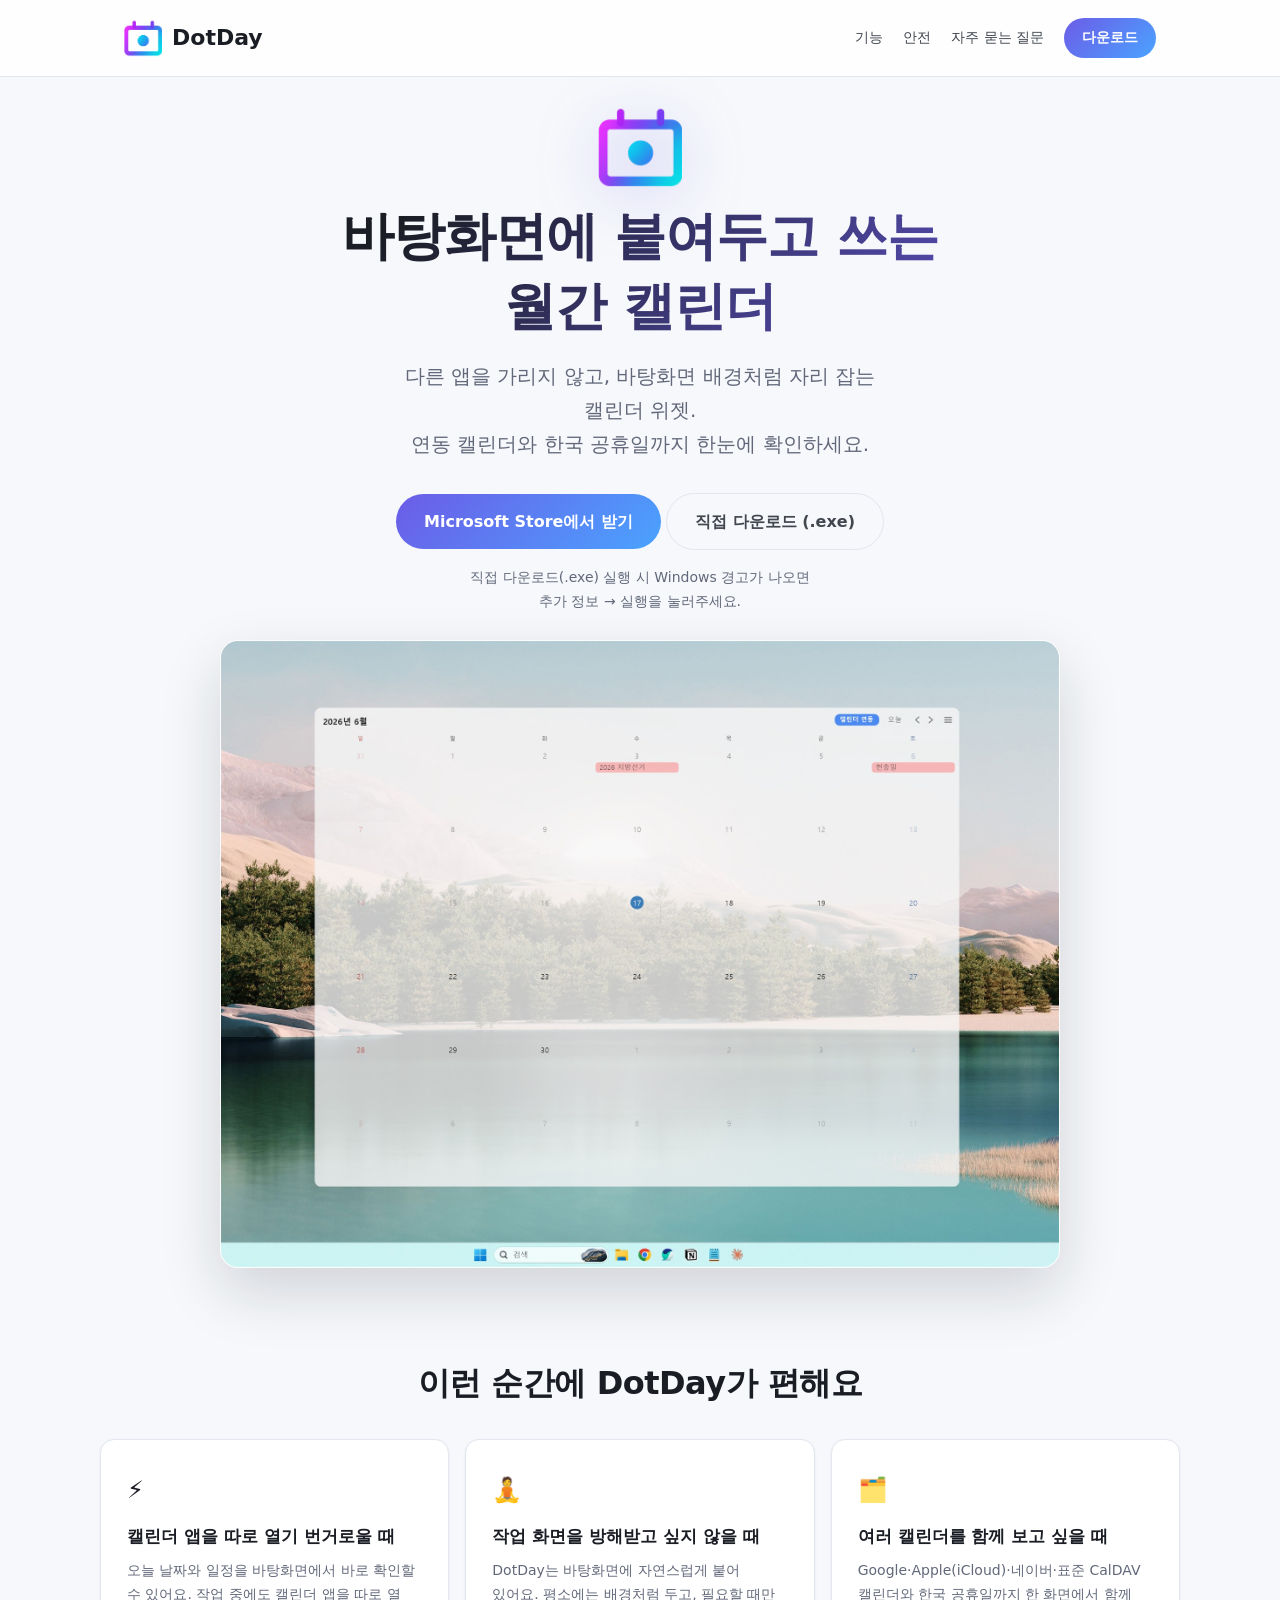
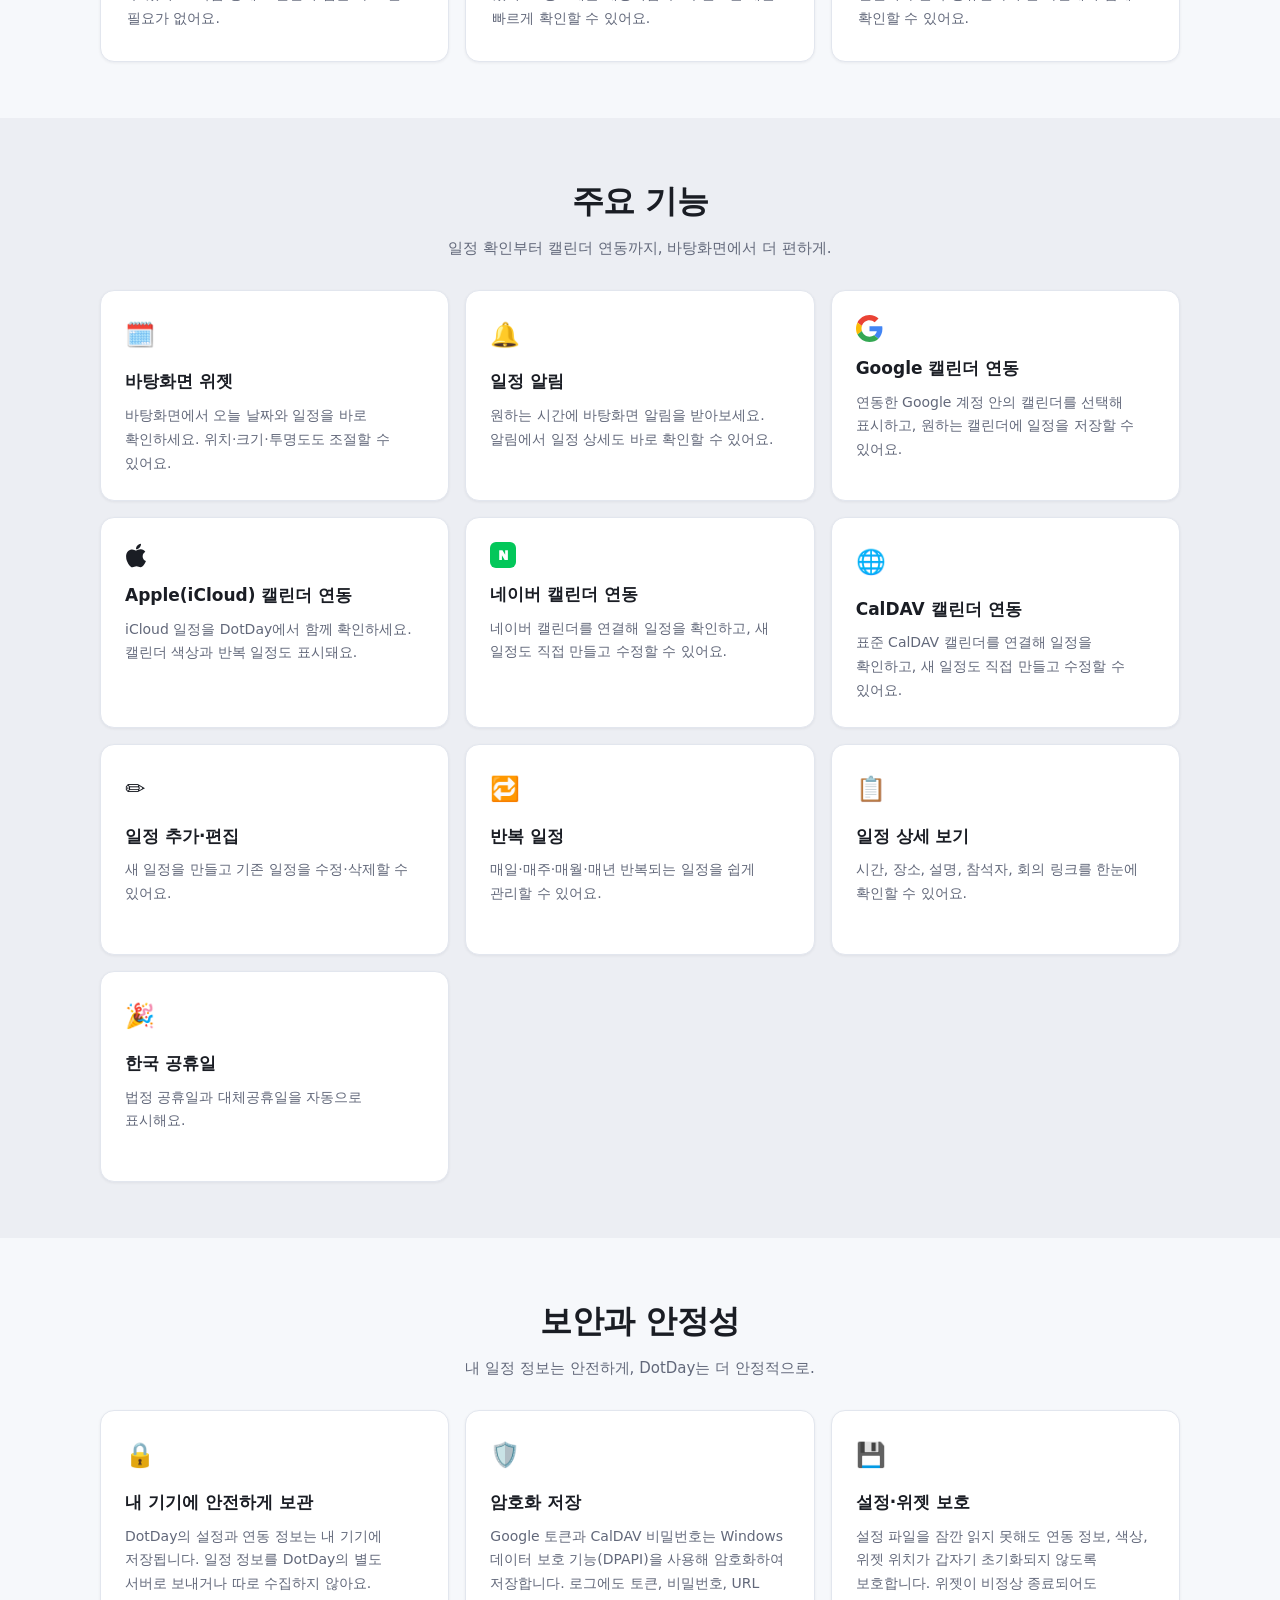
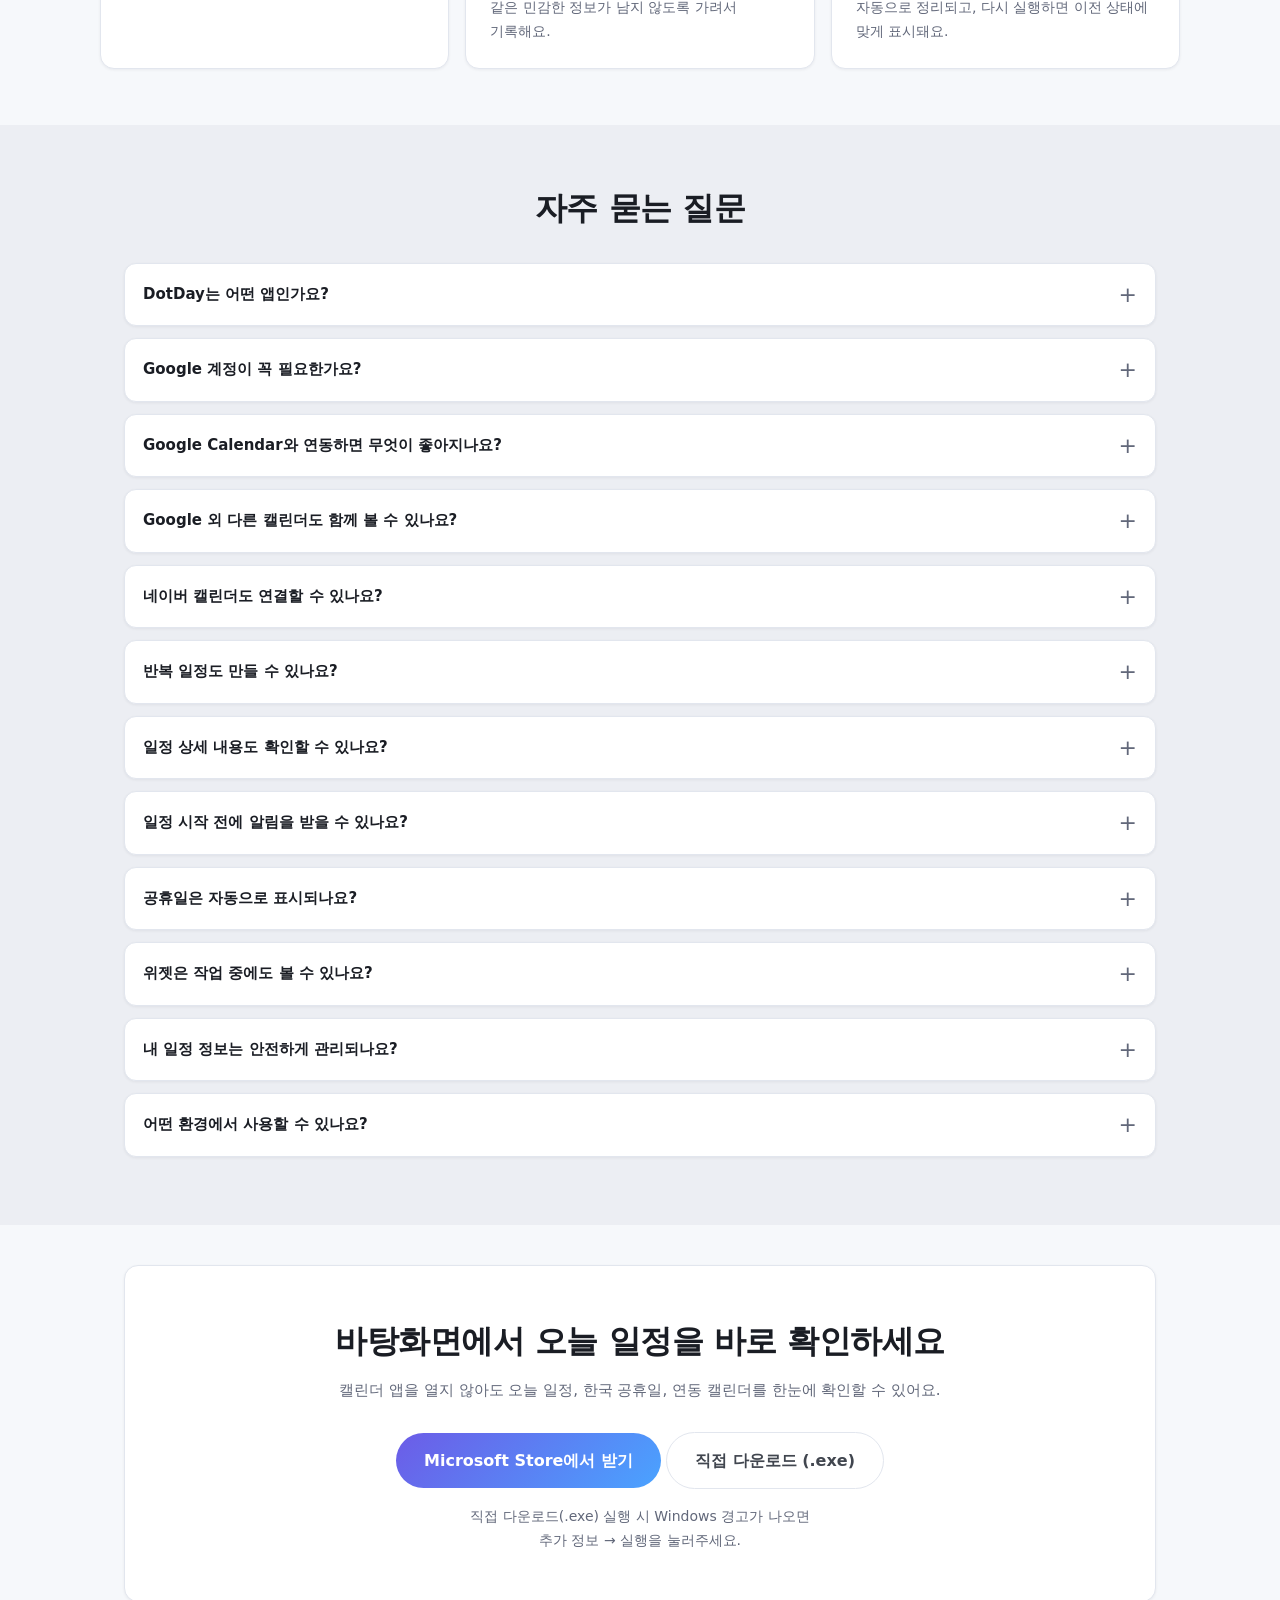
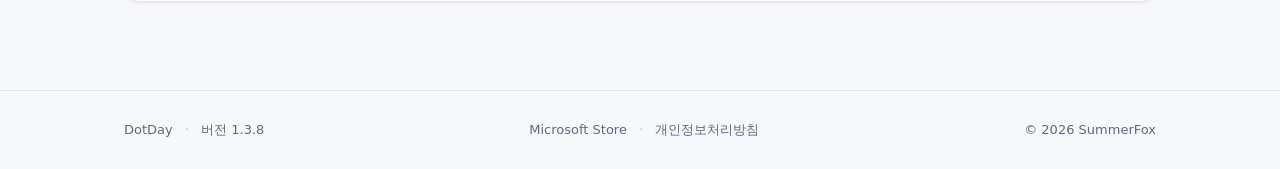
==== index.html @ 4af2c46f "콘텐츠: 네이버·CalDAV 카드 설명 문구 수정(새 일정 만들고 수정 표현으로 통일) Co-Authored-By: Claude Opus 4.8 <noreply@anthropic." ====
<!DOCTYPE html>
<html lang="ko">
<head>
  <meta charset="UTF-8" />
  <meta name="viewport" content="width=device-width, initial-scale=1.0" />
  <title>DotDay - 바탕화면 캘린더 위젯</title>
  <meta name="description" content="바탕화면 위에 사는 월간 캘린더 위젯. Google·Apple(iCloud)·네이버·CalDAV 캘린더 연동, 일정 알림, 한국 공휴일, 일정 추가까지." />
  <meta name="theme-color" media="(prefers-color-scheme: dark)" content="#0f1115" />
  <meta name="theme-color" media="(prefers-color-scheme: light)" content="#f6f8fb" />
  <link rel="icon" type="image/png" href="/assets/favicon.png?v=2" />
  <link rel="apple-touch-icon" href="/assets/apple-touch-icon.png" />
  <meta property="og:type" content="website" />
  <meta property="og:url" content="https://dotday-website.pages.dev/" />
  <meta property="og:title" content="DotDay - 바탕화면 캘린더 위젯" />
  <meta property="og:description" content="아이콘 위에 또렷하게 떠 있는 캘린더 위젯. Google·Apple(iCloud)·네이버·CalDAV 캘린더 연동과 일정 알림, 한국 공휴일까지." />
  <meta property="og:image" content="https://dotday-website.pages.dev/assets/og_image.png" />
  <meta property="og:image:width" content="1200" />
  <meta property="og:image:height" content="630" />
  <meta property="og:image:alt" content="DotDay 바탕화면 캘린더 위젯" />
  <meta name="twitter:card" content="summary_large_image" />
  <meta name="twitter:image" content="https://dotday-website.pages.dev/assets/og_image.png" />
  <link rel="stylesheet" href="styles.css?v=6" />
</head>
<body>
  <header class="site-header">
    <div class="wrap">
      <a class="brand" href="/"><img class="logo" src="/assets/logo.png?v=2" alt="DotDay 로고" width="38" height="38" /> DotDay</a>
      <nav class="nav">
        <a href="/#features">기능</a>
        <a href="/#trust">안전</a>
        <a href="/#faq">자주 묻는 질문</a>
        <a class="btn-nav" href="/#download">다운로드</a>
      </nav>
    </div>
  </header>

  <main>
    <section class="hero wrap">
      <img class="hero-logo" src="/assets/logo.png?v=2" alt="DotDay" width="84" height="84" />
      <h1>바탕화면에 붙여두고 쓰는<br />월간 캘린더</h1>
      <p>다른 앱을 가리지 않고, 바탕화면 배경처럼 자리 잡는 캘린더 위젯.<br />연동 캘린더와 한국 공휴일까지 한눈에 확인하세요.</p>
      <a class="btn" href="https://apps.microsoft.com/detail/9MWXX5BVG5JW?hl=ko-kr&amp;gl=KR" target="_blank" rel="noopener">
        Microsoft Store에서 받기
      </a>
      <a class="btn btn-secondary" href="https://github.com/leopark8808/dotday-releases/releases/latest/download/DotDay-Setup-1.3.8.0.exe">직접 다운로드 (.exe)</a>
      <p class="cta-note">직접 다운로드(.exe) 실행 시 Windows 경고가 나오면<br />추가 정보 → 실행을 눌러주세요.</p>
    </section>

    <section class="shot wrap">
      <div class="shot-frame">
        <img src="/assets/screenshot-desktop.jpg?v=3" alt="바탕화면에 떠 있는 DotDay 월간 캘린더 위젯 - 한국 공휴일이 표시된 6월 화면" loading="lazy" width="1920" height="1435" />
      </div>
    </section>

    <section id="usecase" class="usecase wrap">
      <h2 class="section-title">이런 순간에 DotDay가 편해요</h2>
      <div class="feature-grid">
        <div class="card">
          <span class="ic">⚡</span>
          <h3>캘린더 앱을 따로 열기 번거로울 때</h3>
          <p>오늘 날짜와 일정을 바탕화면에서 바로 확인할 수 있어요. 작업 중에도 캘린더 앱을 따로 열 필요가 없어요.</p>
        </div>
        <div class="card">
          <span class="ic">🧘</span>
          <h3>작업 화면을 방해받고 싶지 않을 때</h3>
          <p>DotDay는 바탕화면에 자연스럽게 붙어 있어요. 평소에는 배경처럼 두고, 필요할 때만 빠르게 확인할 수 있어요.</p>
        </div>
        <div class="card">
          <span class="ic">🗂️</span>
          <h3>여러 캘린더를 함께 보고 싶을 때</h3>
          <p>Google·Apple(iCloud)·네이버·표준 CalDAV 캘린더와 한국 공휴일까지 한 화면에서 함께 확인할 수 있어요.</p>
        </div>
      </div>
    </section>

    <section id="features" class="features band">
      <div class="wrap">
        <h2 class="section-title">주요 기능</h2>
        <p class="section-sub">일정 확인부터 캘린더 연동까지, 바탕화면에서 더 편하게.</p>
        <div class="feature-grid">
          <div class="card">
            <span class="ic">🗓️</span>
            <h3>바탕화면 위젯</h3>
            <p>바탕화면에서 오늘 날짜와 일정을 바로 확인하세요. 위치·크기·투명도도 조절할 수 있어요.</p>
          </div>
          <div class="card">
            <span class="ic">🔔</span>
            <h3>일정 알림</h3>
            <p>원하는 시간에 바탕화면 알림을 받아보세요. 알림에서 일정 상세도 바로 확인할 수 있어요.</p>
          </div>
          <div class="card">
            <span class="ic"><svg width="27" height="27" viewBox="0 0 48 48" style="display:block" aria-hidden="true"><path fill="#EA4335" d="M24 9.5c3.54 0 6.71 1.22 9.21 3.6l6.85-6.85C35.9 2.38 30.47 0 24 0 14.62 0 6.51 5.38 2.56 13.22l7.98 6.19C12.43 13.72 17.74 9.5 24 9.5z"/><path fill="#4285F4" d="M46.98 24.55c0-1.57-.15-3.09-.38-4.55H24v9.02h12.94c-.58 2.96-2.26 5.48-4.78 7.18l7.73 6c4.51-4.18 7.09-10.36 7.09-17.65z"/><path fill="#FBBC05" d="M10.53 28.59c-.48-1.45-.76-2.99-.76-4.59s.27-3.14.76-4.59l-7.98-6.19C.92 16.46 0 20.12 0 24c0 3.88.92 7.54 2.56 10.78l7.97-6.19z"/><path fill="#34A853" d="M24 48c6.48 0 11.93-2.13 15.89-5.81l-7.73-6c-2.15 1.45-4.92 2.3-8.16 2.3-6.26 0-11.57-4.22-13.47-9.91l-7.98 6.19C6.51 42.62 14.62 48 24 48z"/></svg></span>
            <h3>Google 캘린더 연동</h3>
            <p>연동한 Google 계정 안의 캘린더를 선택해 표시하고, 원하는 캘린더에 일정을 저장할 수 있어요.</p>
          </div>
          <div class="card">
            <span class="ic"><svg width="22" height="27" viewBox="0 0 384 512" style="display:block" aria-hidden="true"><path fill="currentColor" d="M318.7 268.7c-.2-36.7 16.4-64.4 50-84.8-18.8-26.9-47.2-41.7-84.7-44.6-35.5-2.8-74.3 20.7-88.5 20.7-15 0-49.4-19.7-76.4-19.7C63.3 141.2 4 184.8 4 273.5q0 39.3 14.4 81.2c12.8 36.7 59 126.7 107.2 125.2 25.2-.6 43-17.9 75.8-17.9 31.8 0 48.3 17.9 76.4 17.9 48.6-.7 90.4-82.5 102.6-119.3-65.2-30.7-61.7-90-61.7-91.9zm-56.6-164.2c27.3-32.4 24.8-61.9 24-72.5-24.1 1.4-52 16.4-67.9 34.9-17.5 19.8-27.8 44.3-25.6 71.9 26.1 2 49.9-11.4 69.5-34.3z"/></svg></span>
            <h3>Apple(iCloud) 캘린더 연동</h3>
            <p>iCloud 일정을 DotDay에서 함께 확인하세요. 캘린더 색상과 반복 일정도 표시돼요.</p>
          </div>
          <div class="card">
            <span class="ic"><svg width="26" height="26" viewBox="0 0 48 48" style="display:block" aria-hidden="true"><rect width="48" height="48" rx="11" fill="#03C75A"/><path fill="#fff" d="M17 15h6l5 8.5V15h5v18h-6l-5-8.5V33h-5z"/></svg></span>
            <h3>네이버 캘린더 연동</h3>
            <p>네이버 캘린더를 연결해 일정을 확인하고, 새 일정도 직접 만들고 수정할 수 있어요.</p>
          </div>
          <div class="card">
            <span class="ic">🌐</span>
            <h3>CalDAV 캘린더 연동</h3>
            <p>표준 CalDAV 캘린더를 연결해 일정을 확인하고, 새 일정도 직접 만들고 수정할 수 있어요.</p>
          </div>
          <div class="card">
            <span class="ic">✏️</span>
            <h3>일정 추가·편집</h3>
            <p>새 일정을 만들고 기존 일정을 수정·삭제할 수 있어요.</p>
          </div>
          <div class="card">
            <span class="ic">🔁</span>
            <h3>반복 일정</h3>
            <p>매일·매주·매월·매년 반복되는 일정을 쉽게 관리할 수 있어요.</p>
          </div>
          <div class="card">
            <span class="ic">📋</span>
            <h3>일정 상세 보기</h3>
            <p>시간, 장소, 설명, 참석자, 회의 링크를 한눈에 확인할 수 있어요.</p>
          </div>
          <div class="card">
            <span class="ic">🎉</span>
            <h3>한국 공휴일</h3>
            <p>법정 공휴일과 대체공휴일을 자동으로 표시해요.</p>
          </div>
        </div>
      </div>
    </section>

    <section id="trust" class="trust wrap">
      <h2 class="section-title">보안과 안정성</h2>
      <p class="section-sub">내 일정 정보는 안전하게, DotDay는 더 안정적으로.</p>
      <div class="feature-grid">
        <div class="card">
          <span class="ic">🔒</span>
          <h3>내 기기에 안전하게 보관</h3>
          <p>DotDay의 설정과 연동 정보는 내 기기에 저장됩니다. 일정 정보를 DotDay의 별도 서버로 보내거나 따로 수집하지 않아요.</p>
        </div>
        <div class="card">
          <span class="ic">🛡️</span>
          <h3>암호화 저장</h3>
          <p>Google 토큰과 CalDAV 비밀번호는 Windows 데이터 보호 기능(DPAPI)을 사용해 암호화하여 저장합니다. 로그에도 토큰, 비밀번호, URL 같은 민감한 정보가 남지 않도록 가려서 기록해요.</p>
        </div>
        <div class="card">
          <span class="ic">💾</span>
          <h3>설정·위젯 보호</h3>
          <p>설정 파일을 잠깐 읽지 못해도 연동 정보, 색상, 위젯 위치가 갑자기 초기화되지 않도록 보호합니다. 위젯이 비정상 종료되어도 자동으로 정리되고, 다시 실행하면 이전 상태에 맞게 표시돼요.</p>
        </div>
      </div>
    </section>

    <section id="faq" class="faq band">
      <div class="wrap">
        <h2 class="section-title">자주 묻는 질문</h2>
        <details>
          <summary>DotDay는 어떤 앱인가요?</summary>
          <p>DotDay는 Windows 바탕화면에 붙여두고 사용하는 캘린더 위젯 앱입니다. 캘린더 앱을 따로 열지 않아도 오늘 날짜, 일정, 한국 공휴일을 바탕화면에서 바로 확인할 수 있어요.</p>
        </details>
        <details>
          <summary>Google 계정이 꼭 필요한가요?</summary>
          <p>아니요. Google 계정을 연결하지 않아도 월간 캘린더와 한국 공휴일을 확인할 수 있어요. Google Calendar를 연결하면 내 일정을 함께 표시하고, 일정을 추가·수정·삭제할 수 있어요.</p>
        </details>
        <details>
          <summary>Google Calendar와 연동하면 무엇이 좋아지나요?</summary>
          <p>Google Calendar의 일정을 DotDay에서 함께 볼 수 있고, 새 일정을 원하는 Google 캘린더에 저장할 수 있어요. 기존 일정도 편집하거나 다른 캘린더로 이동할 수 있습니다.</p>
        </details>
        <details>
          <summary>Google 외 다른 캘린더도 함께 볼 수 있나요?</summary>
          <p>네. Apple(iCloud)·네이버 캘린더와 표준 CalDAV를 지원하는 캘린더를 연결하면 DotDay에서 함께 확인할 수 있어요. iCloud는 Apple ID와 앱 전용 암호로, 네이버는 아이디와 비밀번호로 연결하고, 표시할 캘린더를 개별로 선택할 수 있어요. 캘린더별 색상도 함께 표시돼 여러 일정을 구분하기 쉬워요.</p>
        </details>
        <details>
          <summary>네이버 캘린더도 연결할 수 있나요?</summary>
          <p>네. 네이버 아이디와 비밀번호(2단계 인증을 쓰는 경우 애플리케이션 비밀번호)만 입력하면 서버 주소 없이 바로 연결돼요. 일정을 함께 보는 것은 물론, 네이버 캘린더에 일정을 직접 추가·수정·삭제하고 반복 일정도 만들 수 있어요.</p>
        </details>
        <details>
          <summary>반복 일정도 만들 수 있나요?</summary>
          <p>네. 매일·매주·매월·매년 반복되는 일정을 만들 수 있어요. 반복 일정을 수정하거나 삭제할 때는 “이 일정만” 또는 “전체 반복” 중에서 선택할 수 있습니다.</p>
        </details>
        <details>
          <summary>일정 상세 내용도 확인할 수 있나요?</summary>
          <p>네. 일정을 더블클릭하면 시간, 장소, 설명, 반복 정보, 참석자, 주최자, 회의 링크 등을 상세 보기 카드로 확인할 수 있어요. 여러 캘린더의 일정도 한눈에 보기 좋게 정리됩니다.</p>
        </details>
        <details>
          <summary>일정 시작 전에 알림을 받을 수 있나요?</summary>
          <p>네. 설정에서 일정 알림을 켜면 일정 시작 전 바탕화면 우하단에 알림 카드가 떠요. 시작 시·1분 전·5분 전·10분 전·30분 전·1시간 전 중에서 원하는 시각을 여러 개 고를 수 있고, 알림을 클릭하면 그 일정의 상세를 바로 볼 수 있어요. 앱이 직접 표시하는 알림이라 Windows 알림 설정과 상관없이 보여요.</p>
        </details>
        <details>
          <summary>공휴일은 자동으로 표시되나요?</summary>
          <p>네. 한국 법정 공휴일과 대체공휴일이 자동으로 표시되고, 음력 정보도 함께 확인할 수 있어요. 네트워크 문제로 공휴일 정보를 불러오지 못해도 내장 데이터로 계속 표시됩니다.</p>
        </details>
        <details>
          <summary>위젯은 작업 중에도 볼 수 있나요?</summary>
          <p>네. 평소에는 바탕화면에 자연스럽게 두고 사용하다가, 필요할 때는 항상 위에 표시해 다른 창을 사용 중일 때도 일정을 빠르게 확인할 수 있어요.</p>
        </details>
        <details>
          <summary>내 일정 정보는 안전하게 관리되나요?</summary>
          <p>DotDay의 설정과 연동 정보는 내 기기에 저장됩니다. 일정 정보를 DotDay의 별도 서버로 보내거나 따로 수집하지 않아요. Google 토큰과 CalDAV 비밀번호는 Windows 데이터 보호 기능을 사용해 암호화하여 저장합니다.</p>
        </details>
        <details>
          <summary>어떤 환경에서 사용할 수 있나요?</summary>
          <p>Windows 10·11 데스크톱에서 사용할 수 있어요. Microsoft Store 또는 <a href="https://github.com/leopark8808/dotday-releases/releases/latest/download/DotDay-Setup-1.3.8.0.exe">직접 다운로드(.exe)</a>로 설치할 수 있어요.</p>
        </details>
      </div>
    </section>

    <section id="download" class="cta-wrap wrap">
      <div class="cta">
        <h2 class="section-title">바탕화면에서 오늘 일정을 바로 확인하세요</h2>
        <p class="section-sub">캘린더 앱을 열지 않아도 오늘 일정, 한국 공휴일, 연동 캘린더를 한눈에 확인할 수 있어요.</p>
        <a class="btn" href="https://apps.microsoft.com/detail/9MWXX5BVG5JW?hl=ko-kr&amp;gl=KR" target="_blank" rel="noopener">Microsoft Store에서 받기</a>
        <a class="btn btn-secondary" href="https://github.com/leopark8808/dotday-releases/releases/latest/download/DotDay-Setup-1.3.8.0.exe">직접 다운로드 (.exe)</a>
        <p class="cta-note">직접 다운로드(.exe) 실행 시 Windows 경고가 나오면<br />추가 정보 → 실행을 눌러주세요.</p>
      </div>
    </section>
  </main>

  <footer class="site-footer">
    <div class="wrap">
      <div><a href="/">DotDay</a> <span class="dot">·</span> 버전 <span id="appVersion">1.3.8</span></div>
      <div>
        <a href="https://apps.microsoft.com/detail/9MWXX5BVG5JW?hl=ko-kr&amp;gl=KR" target="_blank" rel="noopener">Microsoft Store</a>
        <span class="dot">·</span>
        <a href="/privacy.html">개인정보처리방침</a>
      </div>
      <div>© 2026 SummerFox</div>
    </div>
  </footer>
  <script>
    fetch('/version.json').then(r=>r.json()).then(d=>{
      if(d&&d.version) document.querySelectorAll('#appVersion').forEach(el=>el.textContent=d.version);
    }).catch(()=>{});
  </script>
</body>
</html>
---- styles.css ----
/* dotday 웹사이트 - 검증/소개용 정적 페이지 */
:root {
  --bg: #0f1115;
  --surface: #171a21;
  --band: #171a21;
  --card: #1e222b;
  --text: #e8eaf0;
  --muted: #9aa0ad;
  --line: #262a33;
  --accent: #6c5ce7;
  --accent2: #4aa3ff;
  --link: #4aa3ff;
  --text-soft: #cfd3dc;
  --radius: 14px;
  --maxw: 1080px;
}

* { box-sizing: border-box; margin: 0; padding: 0; }

/* 한국어 줄바꿈: 글자 단위가 아닌 어절 단위로 끊어 자연스럽게 */
.hero p, .section-title, .section-sub, .card p, .step p, .step h3, .faq summary, .faq details p { word-break: keep-all; }

html { scroll-behavior: smooth; }

body {
  font-family: "Pretendard", -apple-system, "Segoe UI", "Malgun Gothic", system-ui, sans-serif;
  background: var(--bg);
  color: var(--text);
  line-height: 1.7;
  -webkit-font-smoothing: antialiased;
}

a { color: var(--link); text-decoration: none; }
a:hover { text-decoration: underline; }

.wrap { max-width: var(--maxw); margin: 0 auto; padding: 0 24px; }

/* 교차 배경 밴드: 섹션 영역 구분 */
.band { background: var(--band); }

/* ── 헤더 ── */
.site-header {
  padding: 18px 0;
  border-bottom: 1px solid var(--line);
  position: sticky; top: 0;
  background: rgba(15,17,21,.85);
  backdrop-filter: blur(10px);
  z-index: 10;
}
.site-header .wrap { display: flex; align-items: center; justify-content: space-between; }
.brand { display: flex; align-items: center; gap: 10px; font-weight: 700; font-size: 22px; color: var(--text); }
.brand:hover { text-decoration: none; }
.brand .logo { width: 38px; height: 38px; display: block; }
.nav { display: flex; align-items: center; }
.nav a { color: var(--text-soft); margin-left: 20px; font-size: 14px; }
.nav a:hover { color: var(--text); text-decoration: none; }
.nav a.btn-nav {
  color: #fff; font-weight: 600;
  background: linear-gradient(135deg, var(--accent), var(--accent2));
  padding: 8px 18px; border-radius: 999px;
}
.nav a.btn-nav:hover { color: #fff; opacity: .92; box-shadow: 0 6px 18px rgba(108,92,231,.3); }
@media (max-width: 560px) {
  .nav a:not(.btn-nav) { display: none; }
}

/* ── 히어로 ── */
.hero { text-align: center; padding-block: 28px 18px; }
.hero-logo {
  width: 84px; height: 84px; display: block; margin: 0 auto 12px;
  filter: drop-shadow(0 10px 30px rgba(108,92,231,.35));
}
.hero h1 {
  font-size: clamp(32px, 6vw, 52px); line-height: 1.35;
  font-weight: 800; letter-spacing: -1px;
  background: linear-gradient(135deg, #fff 30%, var(--accent2));
  -webkit-background-clip: text; background-clip: text; -webkit-text-fill-color: transparent;
}
.hero p:not(.cta-note) { color: var(--muted); font-size: clamp(16px, 2.5vw, 20px); margin: 18px auto 32px; max-width: 520px; }
.btn {
  display: inline-flex; align-items: center; gap: 8px;
  background: linear-gradient(135deg, var(--accent), var(--accent2));
  color: #fff; font-weight: 600; font-size: 16px;
  padding: 14px 28px; border-radius: 999px; border: 0; cursor: pointer;
  transition: transform .15s ease, box-shadow .15s ease;
}
.btn:hover { transform: translateY(-2px); box-shadow: 0 10px 30px rgba(108,92,231,.35); text-decoration: none; }
.btn-secondary {
  background: transparent;
  border: 1.5px solid var(--line);
  color: var(--text-soft);
}
.btn-secondary:hover { border-color: var(--accent2); color: var(--accent2); box-shadow: 0 6px 20px rgba(74,163,255,.2); }
.cta-note { font-size: 14px; color: var(--muted); margin-top: 16px; }

/* ── 제품 스크린샷 ── */
.shot { padding-block: 8px 32px; }
.shot-frame {
  max-width: 840px; margin: 0 auto;
  border-radius: 18px; overflow: hidden;
  border: 1px solid var(--line);
  box-shadow: 0 24px 60px rgba(0,0,0,.35);
}
.shot-frame img { display: block; width: 100%; height: auto; }
@media (prefers-color-scheme: light) {
  .shot-frame { box-shadow: 0 24px 60px rgba(16,24,40,.16); border-color: rgba(255,255,255,.6); }
}

/* ── 기능 ── */
.features, .usecase { padding: 56px 0; }
.trust { padding: 56px 0; }
.feature-grid { display: grid; grid-template-columns: repeat(auto-fit, minmax(280px, 1fr)); grid-auto-rows: 1fr; gap: 16px; margin-top: 28px; }
.card { background: var(--card); border: 1px solid var(--line); border-radius: var(--radius); padding: 24px; height: 100%; }
.usecase .card { padding: 30px 26px; }
/* '주요 기능' 카드 폭·정렬을 '이런 순간에'(위) 섹션과 동일하게 맞춤(좌우 풀폭) */
.features > .wrap { padding-left: 0; padding-right: 0; }
/* 좁은 화면에서는 두 섹션 모두 좌우 여백 유지 */
@media (max-width: 1100px) {
  .usecase, .features > .wrap { padding-left: 24px; padding-right: 24px; }
}
.card h3 { font-size: 17px; margin-bottom: 8px; }
.card p { color: var(--muted); font-size: 14px; }
.card .ic { font-size: 24px; margin-bottom: 12px; display: block; }

/* ── 섹션 공통 ── */
.section-title { text-align: center; font-size: clamp(24px, 4vw, 32px); font-weight: 800; letter-spacing: -.5px; }
.section-sub { text-align: center; color: var(--muted); font-size: 15px; margin-top: 8px; }

/* ── 시작하기 ── */
.steps { padding-block: 24px; }
.step-grid { display: grid; grid-template-columns: repeat(auto-fit, minmax(220px, 1fr)); gap: 16px; margin-top: 28px; }
.step { background: var(--card); border: 1px solid var(--line); border-radius: var(--radius); padding: 24px; }
.step-num {
  display: inline-flex; align-items: center; justify-content: center;
  width: 32px; height: 32px; border-radius: 999px; font-weight: 700; font-size: 15px;
  color: #fff; background: linear-gradient(135deg, var(--accent), var(--accent2)); margin-bottom: 14px;
}
.step h3 { font-size: 16px; margin-bottom: 8px; }
.step p { color: var(--muted); font-size: 14px; }

/* ── FAQ ── */
.faq { padding: 56px 0; }

/* ── 마무리 CTA ── */
.cta-wrap { padding-block: 40px 88px; }
/* 상단 '다운로드' 버튼이 이 섹션으로 앵커될 때 sticky 헤더에 제목이 가리지 않도록 오프셋 */
#download { scroll-margin-top: 90px; }
.cta {
  text-align: center;
  background: var(--card); border: 1px solid var(--line); border-radius: var(--radius);
  padding: 48px 28px;
}
.cta .section-sub { margin: 10px 0 28px; }
.faq .section-title { margin-bottom: 28px; }
.faq details {
  background: var(--card); border: 1px solid var(--line); border-radius: 12px;
  padding: 2px 18px; margin: 12px 0;
}
.faq summary {
  cursor: pointer; font-weight: 600; font-size: 15px; padding: 16px 0; list-style: none;
  display: flex; justify-content: space-between; align-items: center; gap: 12px;
}
.faq summary::-webkit-details-marker { display: none; }
.faq summary::after { content: "+"; color: var(--muted); font-size: 22px; font-weight: 400; line-height: 1; }
.faq details[open] summary::after { content: "−"; }
.faq details p { color: var(--muted); font-size: 14px; padding: 0 0 16px; margin: 0; }

/* ── 문서(개인정보처리방침) ── */
.doc { max-width: 760px; padding: 48px 24px 80px; }
.doc h1 { font-size: 30px; font-weight: 800; margin-bottom: 6px; }
.doc .updated { color: var(--muted); font-size: 14px; margin-bottom: 32px; }
.doc h2 { font-size: 20px; margin: 32px 0 10px; padding-top: 8px; }
.doc h3 { font-size: 16px; margin: 22px 0 6px; }
.doc p, .doc li { color: var(--text-soft); font-size: 15px; }
.doc ul { padding-left: 22px; margin: 8px 0; }
.doc li { margin: 6px 0; }
.doc .callout {
  background: var(--surface); border: 1px solid var(--line);
  border-left: 3px solid var(--accent); border-radius: 10px;
  padding: 16px 18px; margin: 16px 0; font-size: 14px;
}
.doc .en { color: var(--muted); font-style: italic; font-size: 13.5px; }

/* ── 푸터 ── */
.site-footer { border-top: 1px solid var(--line); padding: 28px 0; color: var(--muted); font-size: 13px; }
.site-footer .wrap { display: flex; flex-wrap: wrap; gap: 12px; justify-content: space-between; align-items: center; }
.site-footer a { color: var(--muted); }
.site-footer a:hover { color: var(--accent); }
.site-footer .dot { opacity: 0.4; margin: 0 8px; }

/* ── 라이트 모드 (OS 설정에 따라 자동 전환) ── */
@media (prefers-color-scheme: light) {
  :root {
    --bg: #f6f8fb;
    --surface: #eceef3;
    --band: #eceef3;
    --card: #ffffff;
    --text: #1a1d24;
    --text-soft: #41464f;
    --muted: #62687a;
    --line: #e2e6ee;
    --link: #1f6fe0;
  }
  .site-header { background: rgba(255,255,255,.85); }
  .hero h1 { background-image: linear-gradient(135deg, #1a1d24 25%, var(--accent)); }
  .card, .step, .cta, .faq details { box-shadow: 0 1px 3px rgba(16,24,40,.06); }
}
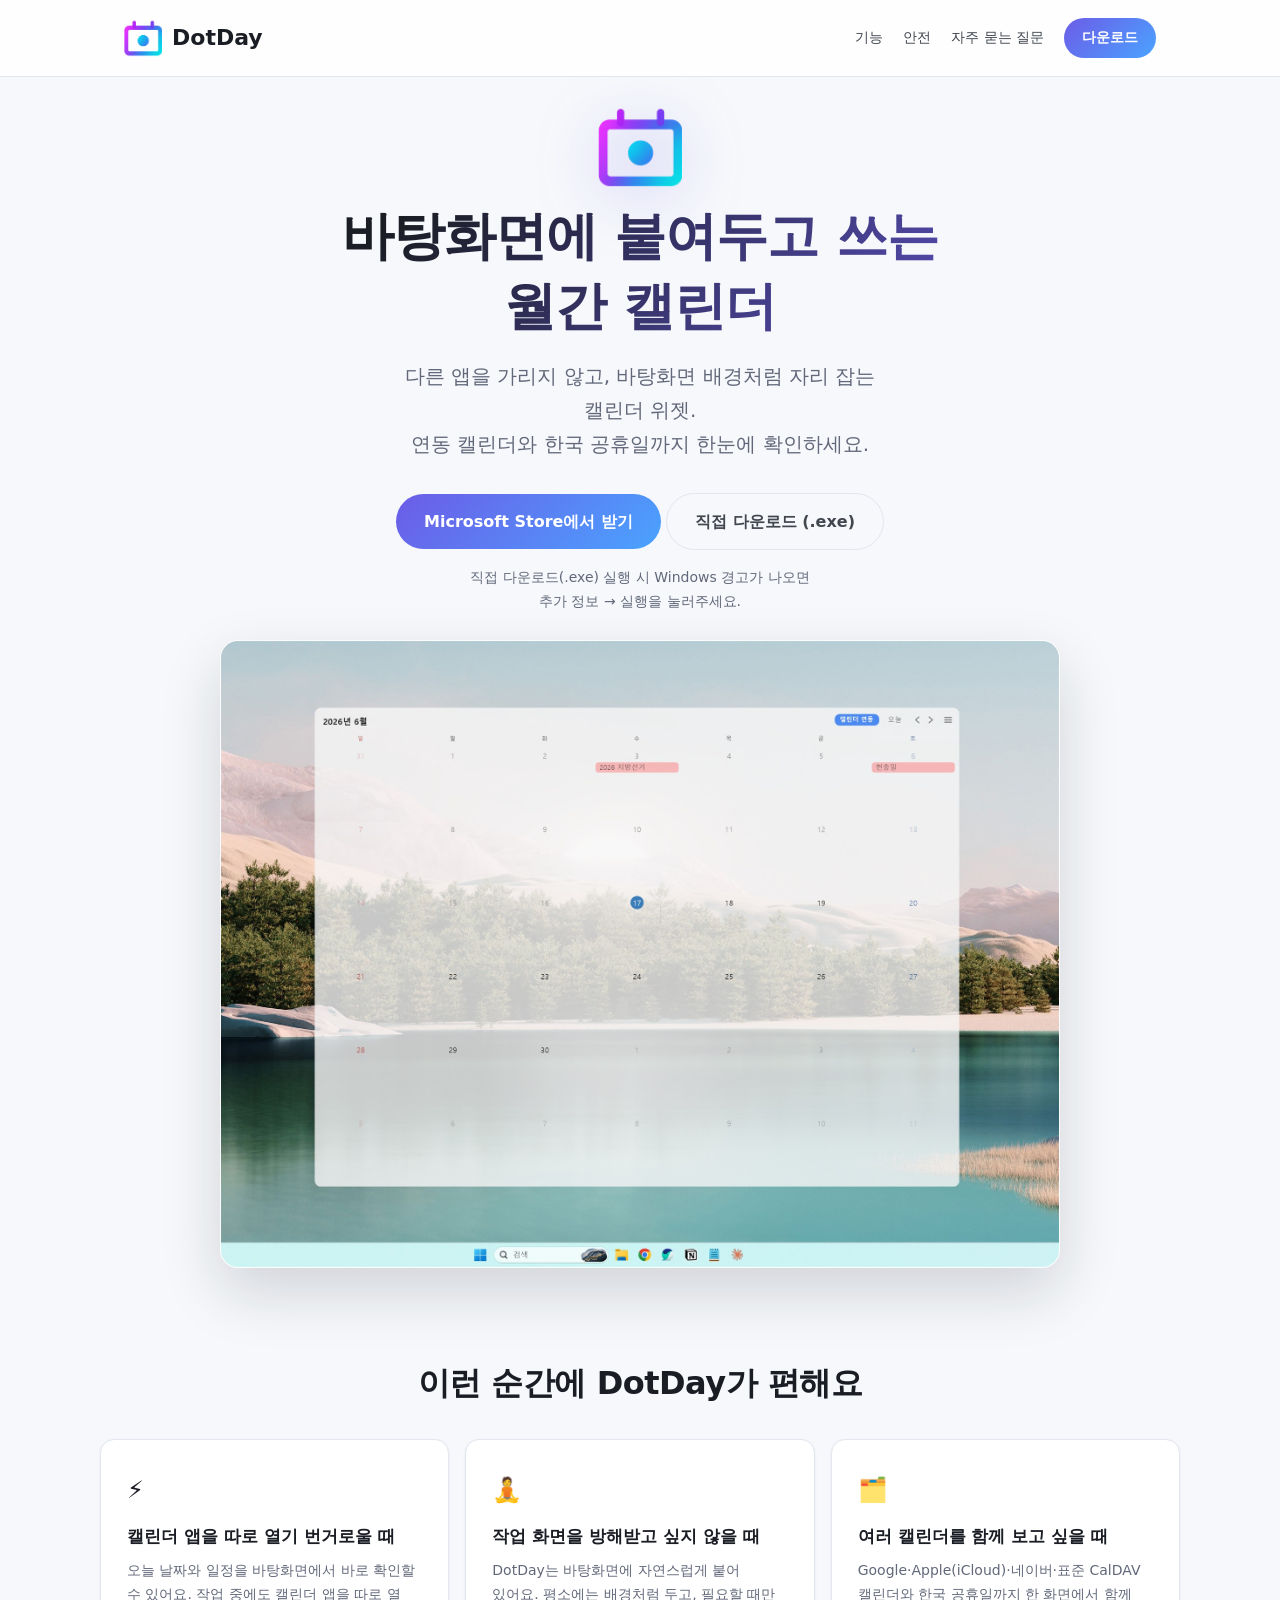
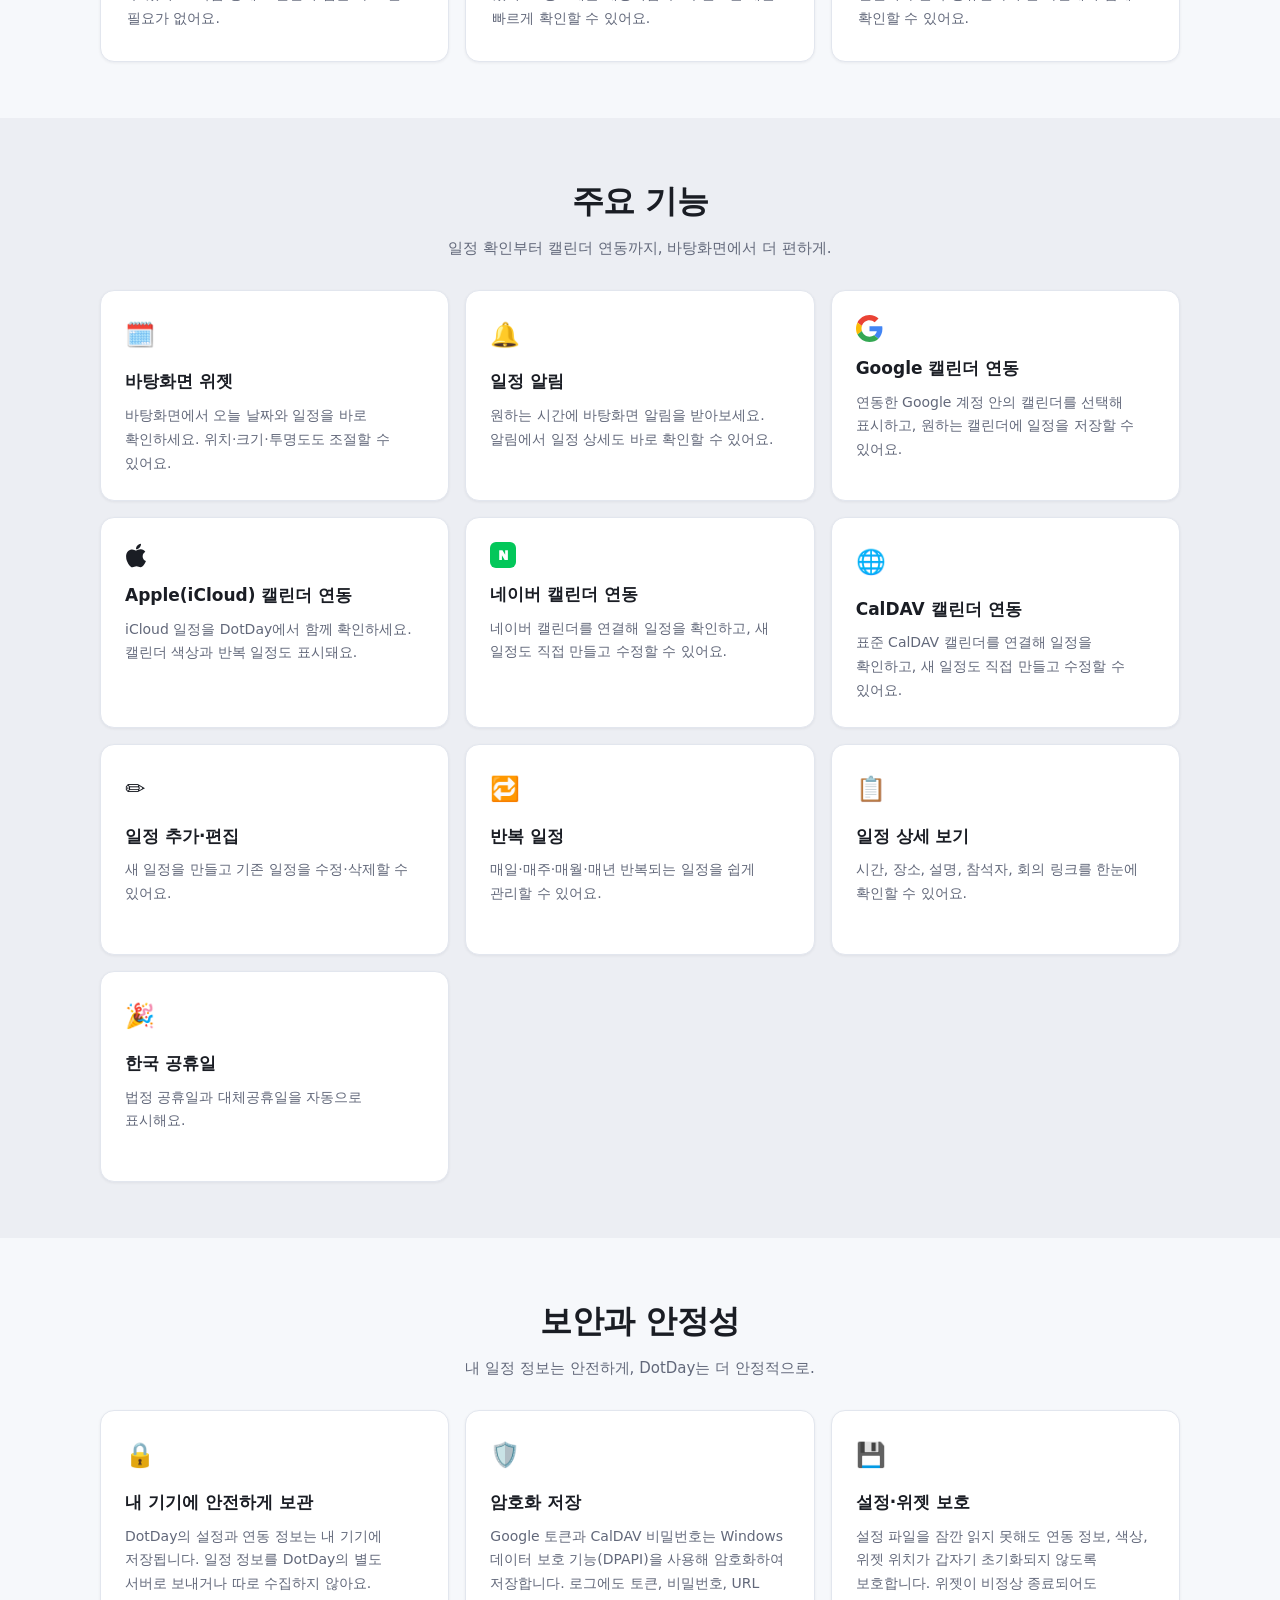
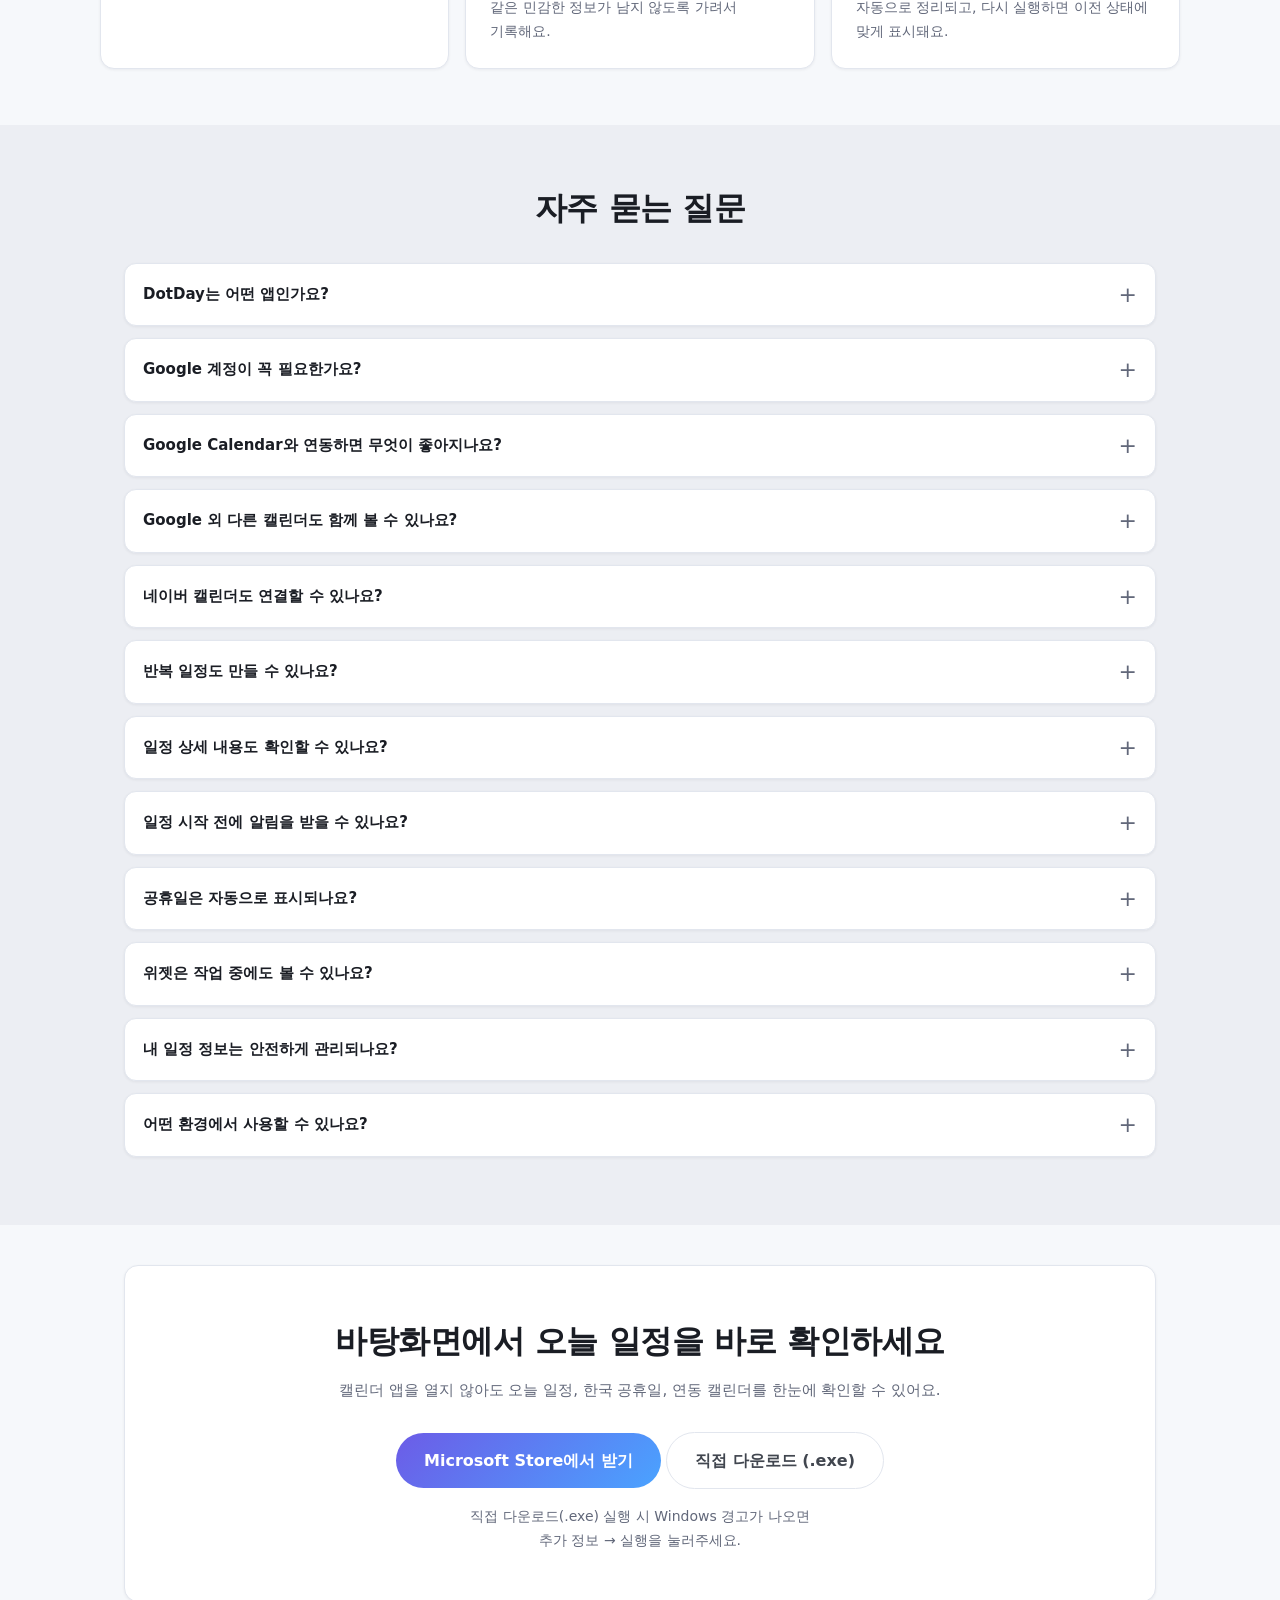
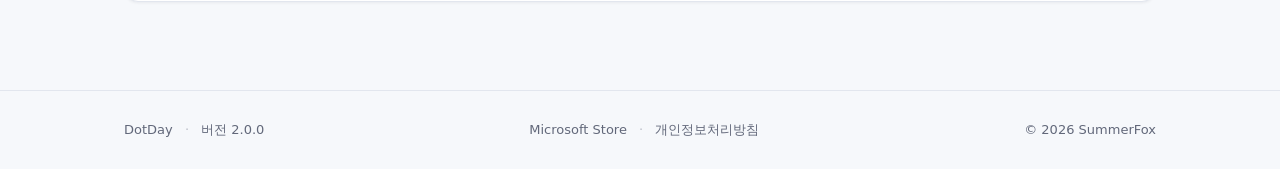
==== commit 95fbe384: "버전 2.0.0 출시 - version.json 1.3.8 -> 2.0.0 - index.html 다운로드 링크 3곳 -> DotDay-Setup-2.0.0.0.exe - inde" ====
--- a/index.html
+++ b/index.html
@@ -42,7 +42,7 @@
       <a class="btn" href="https://apps.microsoft.com/detail/9MWXX5BVG5JW?hl=ko-kr&amp;gl=KR" target="_blank" rel="noopener">
         Microsoft Store에서 받기
       </a>
-      <a class="btn btn-secondary" href="https://github.com/leopark8808/dotday-releases/releases/latest/download/DotDay-Setup-1.3.8.0.exe">직접 다운로드 (.exe)</a>
+      <a class="btn btn-secondary" href="https://github.com/leopark8808/dotday-releases/releases/latest/download/DotDay-Setup-2.0.0.0.exe">직접 다운로드 (.exe)</a>
       <p class="cta-note">직접 다운로드(.exe) 실행 시 Windows 경고가 나오면<br />추가 정보 → 실행을 눌러주세요.</p>
     </section>
 
@@ -203,7 +203,7 @@
         </details>
         <details>
           <summary>어떤 환경에서 사용할 수 있나요?</summary>
-          <p>Windows 10·11 데스크톱에서 사용할 수 있어요. Microsoft Store 또는 <a href="https://github.com/leopark8808/dotday-releases/releases/latest/download/DotDay-Setup-1.3.8.0.exe">직접 다운로드(.exe)</a>로 설치할 수 있어요.</p>
+          <p>Windows 10·11 데스크톱에서 사용할 수 있어요. Microsoft Store 또는 <a href="https://github.com/leopark8808/dotday-releases/releases/latest/download/DotDay-Setup-2.0.0.0.exe">직접 다운로드(.exe)</a>로 설치할 수 있어요.</p>
         </details>
       </div>
     </section>
@@ -213,7 +213,7 @@
         <h2 class="section-title">바탕화면에서 오늘 일정을 바로 확인하세요</h2>
         <p class="section-sub">캘린더 앱을 열지 않아도 오늘 일정, 한국 공휴일, 연동 캘린더를 한눈에 확인할 수 있어요.</p>
         <a class="btn" href="https://apps.microsoft.com/detail/9MWXX5BVG5JW?hl=ko-kr&amp;gl=KR" target="_blank" rel="noopener">Microsoft Store에서 받기</a>
-        <a class="btn btn-secondary" href="https://github.com/leopark8808/dotday-releases/releases/latest/download/DotDay-Setup-1.3.8.0.exe">직접 다운로드 (.exe)</a>
+        <a class="btn btn-secondary" href="https://github.com/leopark8808/dotday-releases/releases/latest/download/DotDay-Setup-2.0.0.0.exe">직접 다운로드 (.exe)</a>
         <p class="cta-note">직접 다운로드(.exe) 실행 시 Windows 경고가 나오면<br />추가 정보 → 실행을 눌러주세요.</p>
       </div>
     </section>
@@ -221,7 +221,7 @@
 
   <footer class="site-footer">
     <div class="wrap">
-      <div><a href="/">DotDay</a> <span class="dot">·</span> 버전 <span id="appVersion">1.3.8</span></div>
+      <div><a href="/">DotDay</a> <span class="dot">·</span> 버전 <span id="appVersion">2.0.0</span></div>
       <div>
         <a href="https://apps.microsoft.com/detail/9MWXX5BVG5JW?hl=ko-kr&amp;gl=KR" target="_blank" rel="noopener">Microsoft Store</a>
         <span class="dot">·</span>
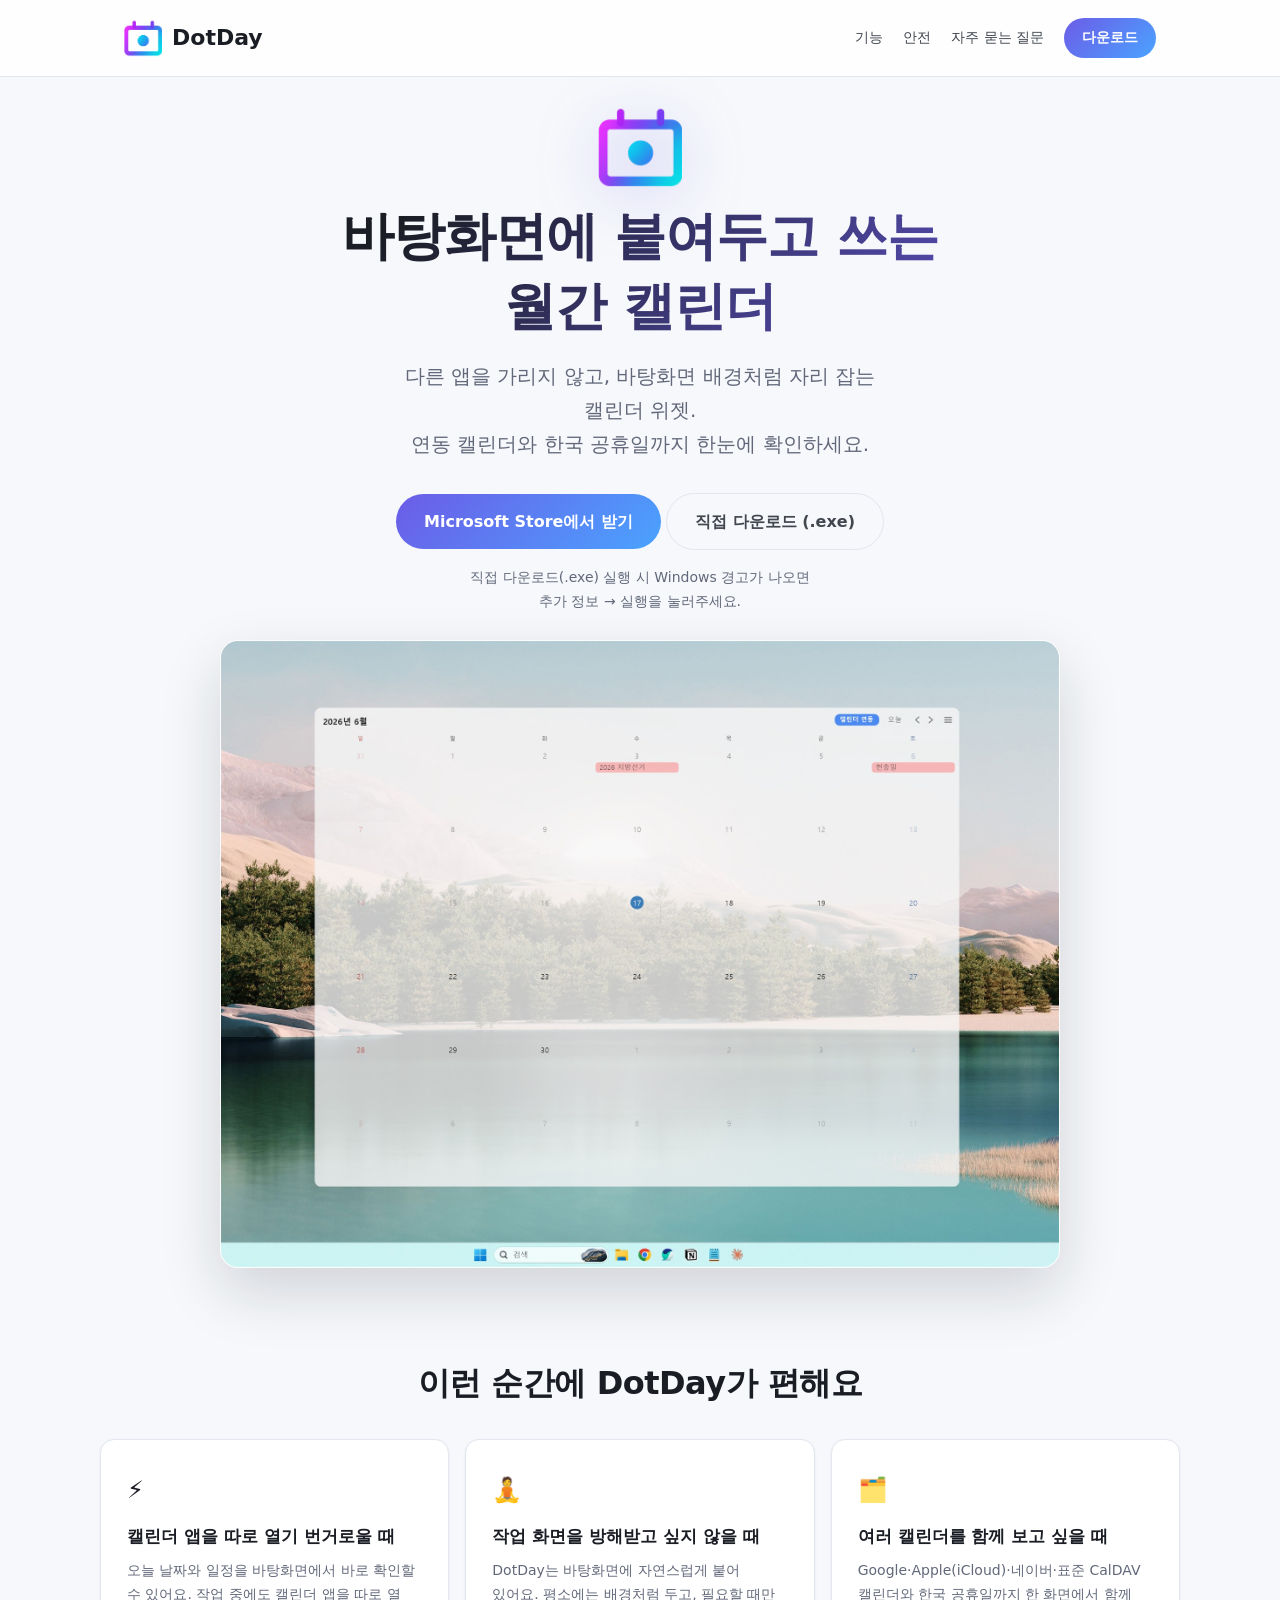
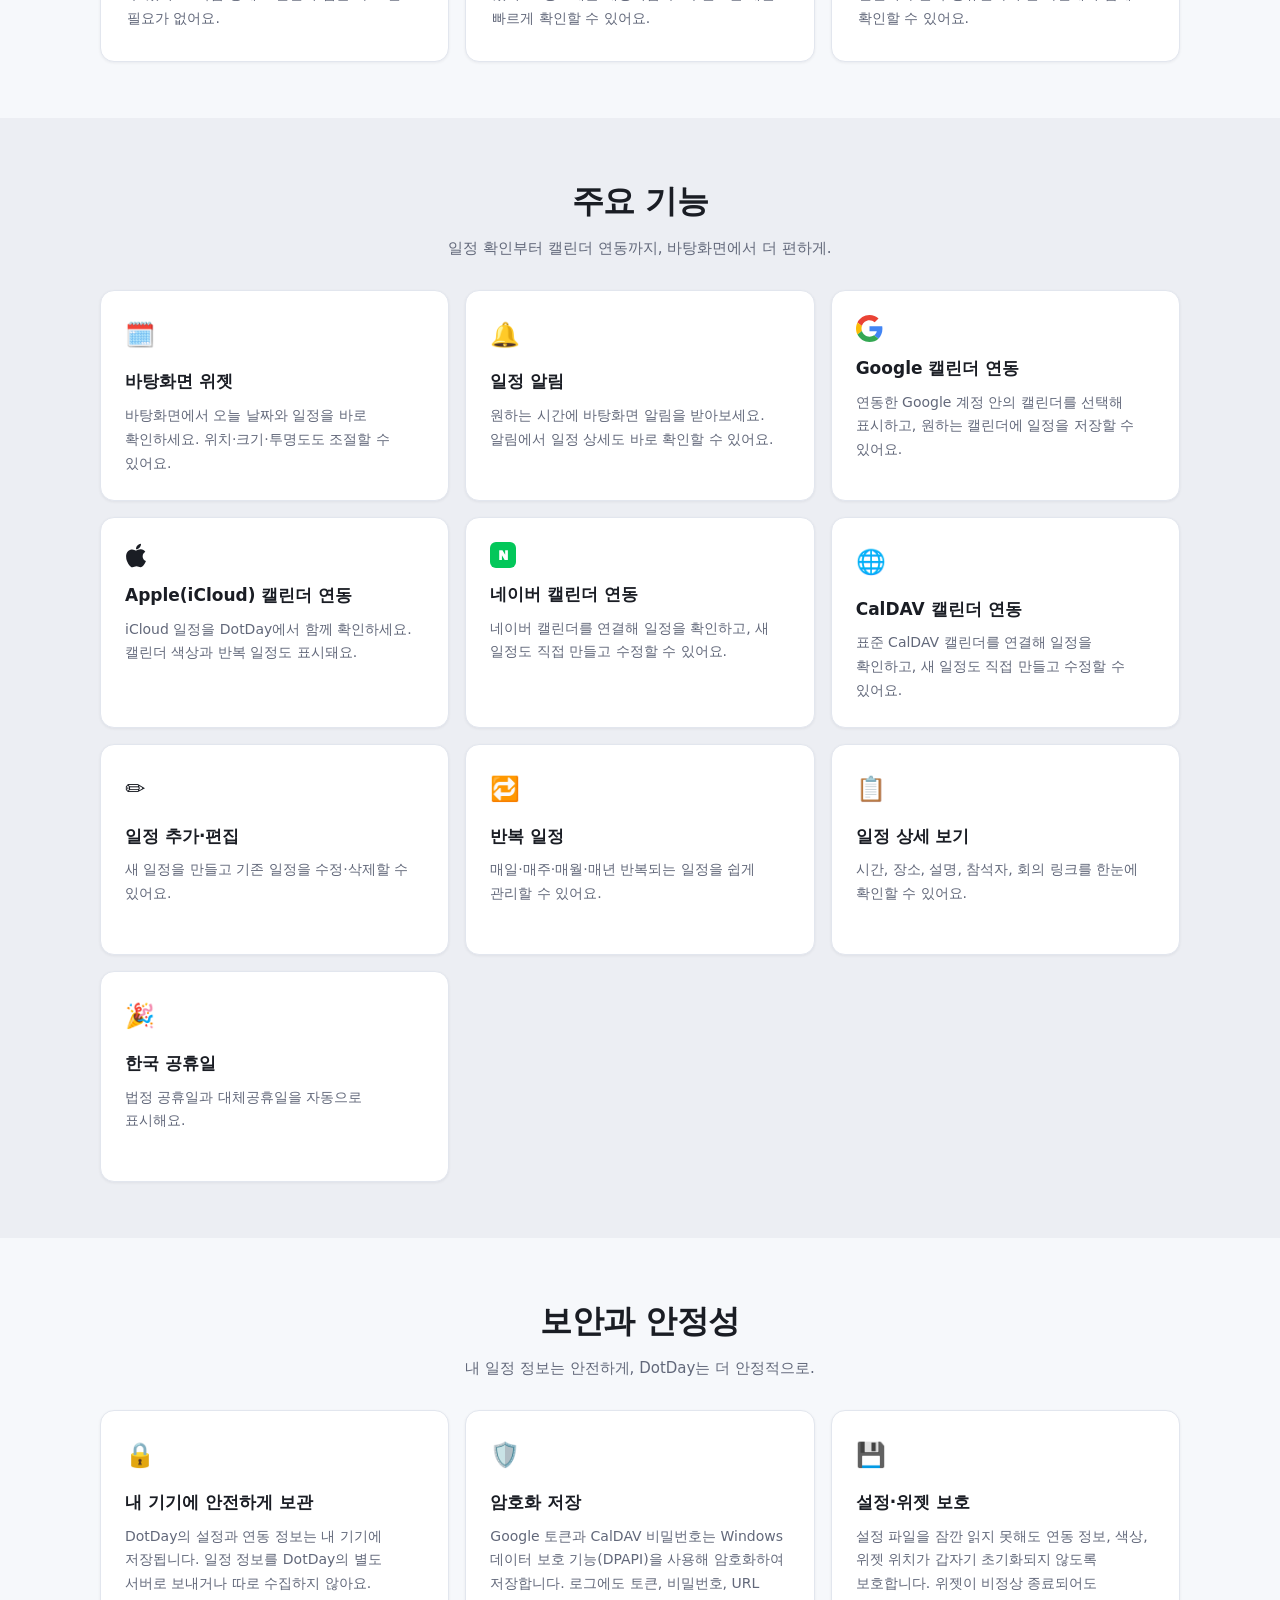
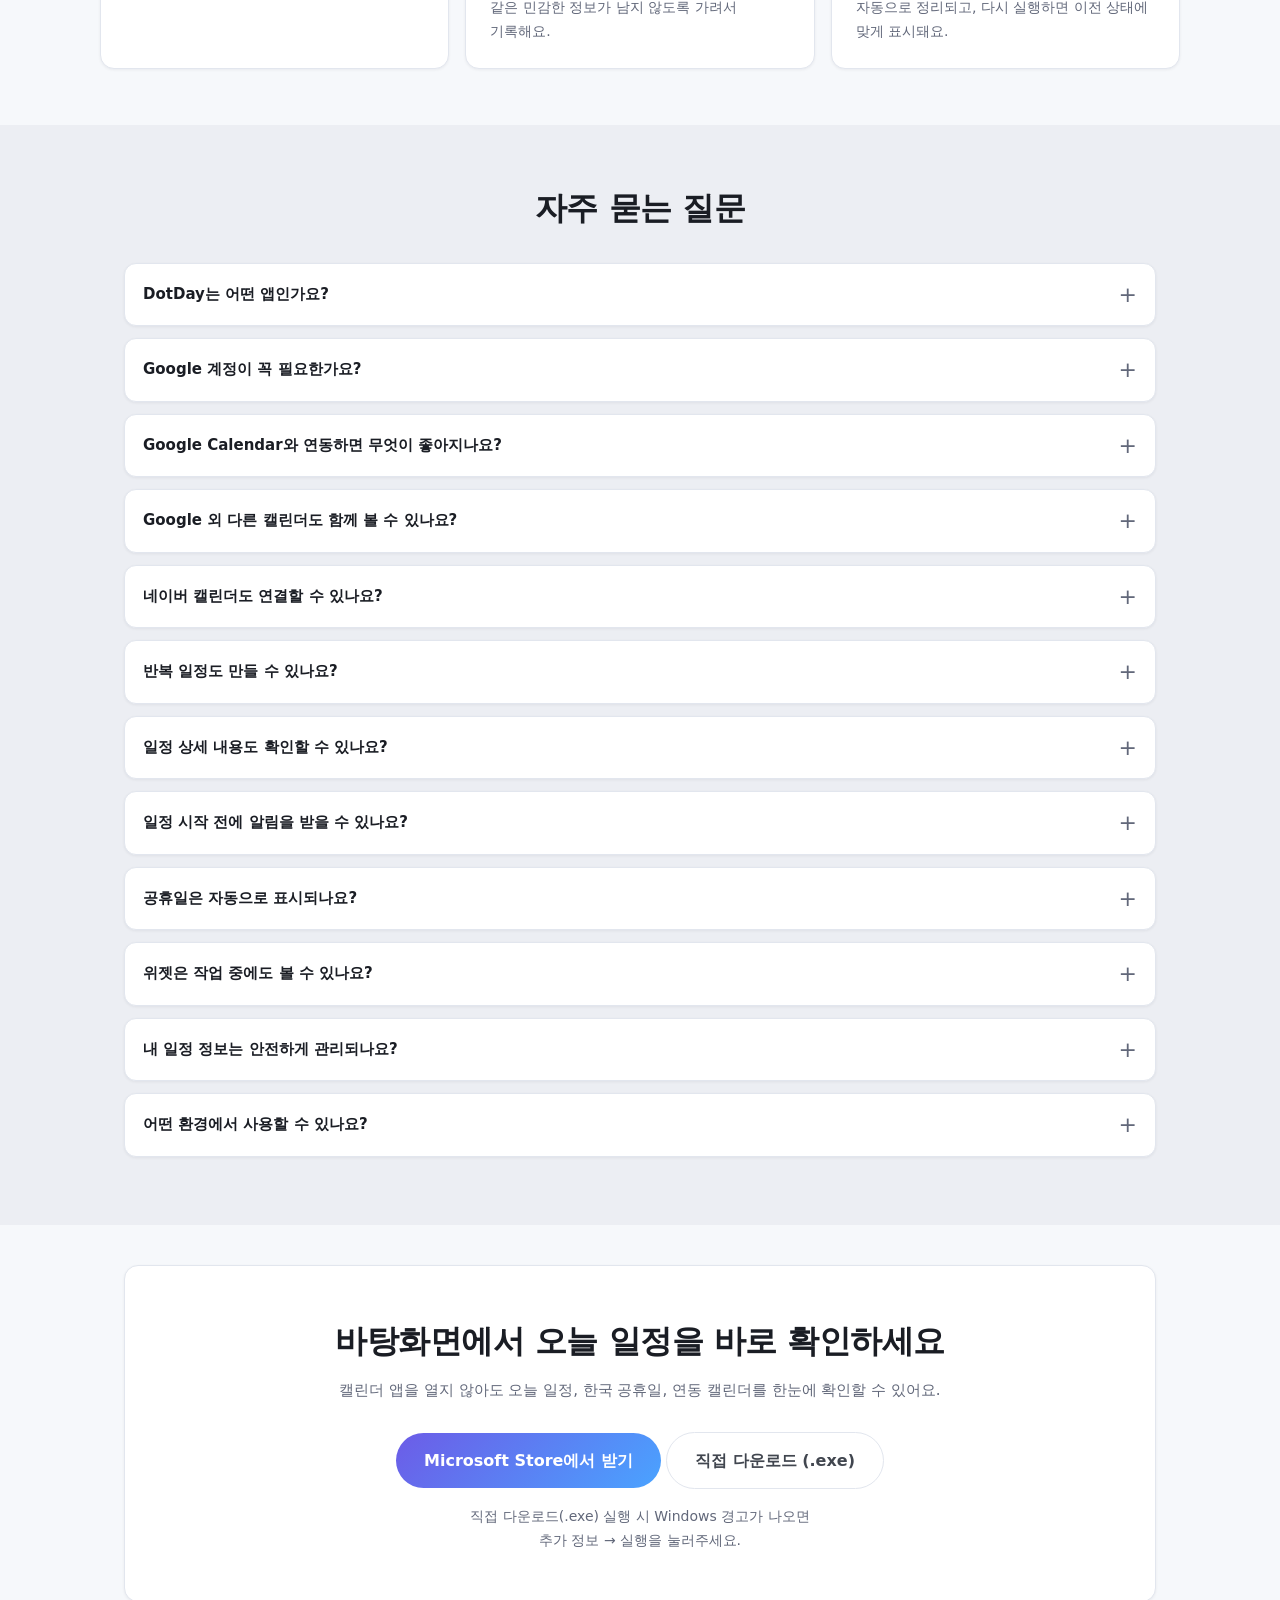
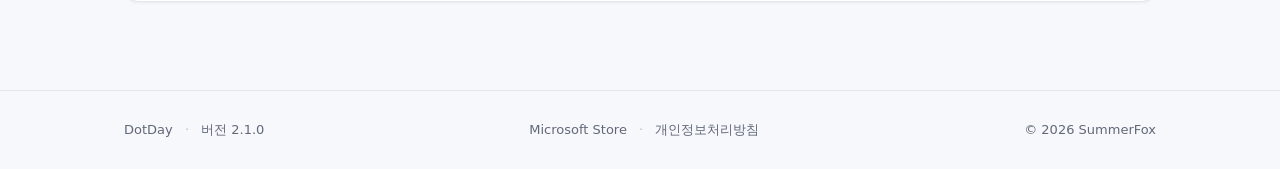
==== commit 8b4fbea0: "2.1.0 반영: 버전표기·다운로드 링크·appcast 갱신 - version.json 2.0.0 -> 2.1.0 - index.html/privacy.html appVersion" ====
--- a/index.html
+++ b/index.html
@@ -42,7 +42,7 @@
       <a class="btn" href="https://apps.microsoft.com/detail/9MWXX5BVG5JW?hl=ko-kr&amp;gl=KR" target="_blank" rel="noopener">
         Microsoft Store에서 받기
       </a>
-      <a class="btn btn-secondary" href="https://github.com/leopark8808/dotday-releases/releases/latest/download/DotDay-Setup-2.0.0.0.exe">직접 다운로드 (.exe)</a>
+      <a class="btn btn-secondary" href="https://github.com/leopark8808/dotday-releases/releases/latest/download/DotDay-Setup-2.1.0.0.exe">직접 다운로드 (.exe)</a>
       <p class="cta-note">직접 다운로드(.exe) 실행 시 Windows 경고가 나오면<br />추가 정보 → 실행을 눌러주세요.</p>
     </section>
 
@@ -203,7 +203,7 @@
         </details>
         <details>
           <summary>어떤 환경에서 사용할 수 있나요?</summary>
-          <p>Windows 10·11 데스크톱에서 사용할 수 있어요. Microsoft Store 또는 <a href="https://github.com/leopark8808/dotday-releases/releases/latest/download/DotDay-Setup-2.0.0.0.exe">직접 다운로드(.exe)</a>로 설치할 수 있어요.</p>
+          <p>Windows 10·11 데스크톱에서 사용할 수 있어요. Microsoft Store 또는 <a href="https://github.com/leopark8808/dotday-releases/releases/latest/download/DotDay-Setup-2.1.0.0.exe">직접 다운로드(.exe)</a>로 설치할 수 있어요.</p>
         </details>
       </div>
     </section>
@@ -213,7 +213,7 @@
         <h2 class="section-title">바탕화면에서 오늘 일정을 바로 확인하세요</h2>
         <p class="section-sub">캘린더 앱을 열지 않아도 오늘 일정, 한국 공휴일, 연동 캘린더를 한눈에 확인할 수 있어요.</p>
         <a class="btn" href="https://apps.microsoft.com/detail/9MWXX5BVG5JW?hl=ko-kr&amp;gl=KR" target="_blank" rel="noopener">Microsoft Store에서 받기</a>
-        <a class="btn btn-secondary" href="https://github.com/leopark8808/dotday-releases/releases/latest/download/DotDay-Setup-2.0.0.0.exe">직접 다운로드 (.exe)</a>
+        <a class="btn btn-secondary" href="https://github.com/leopark8808/dotday-releases/releases/latest/download/DotDay-Setup-2.1.0.0.exe">직접 다운로드 (.exe)</a>
         <p class="cta-note">직접 다운로드(.exe) 실행 시 Windows 경고가 나오면<br />추가 정보 → 실행을 눌러주세요.</p>
       </div>
     </section>
@@ -221,7 +221,7 @@
 
   <footer class="site-footer">
     <div class="wrap">
-      <div><a href="/">DotDay</a> <span class="dot">·</span> 버전 <span id="appVersion">2.0.0</span></div>
+      <div><a href="/">DotDay</a> <span class="dot">·</span> 버전 <span id="appVersion">2.1.0</span></div>
       <div>
         <a href="https://apps.microsoft.com/detail/9MWXX5BVG5JW?hl=ko-kr&amp;gl=KR" target="_blank" rel="noopener">Microsoft Store</a>
         <span class="dot">·</span>
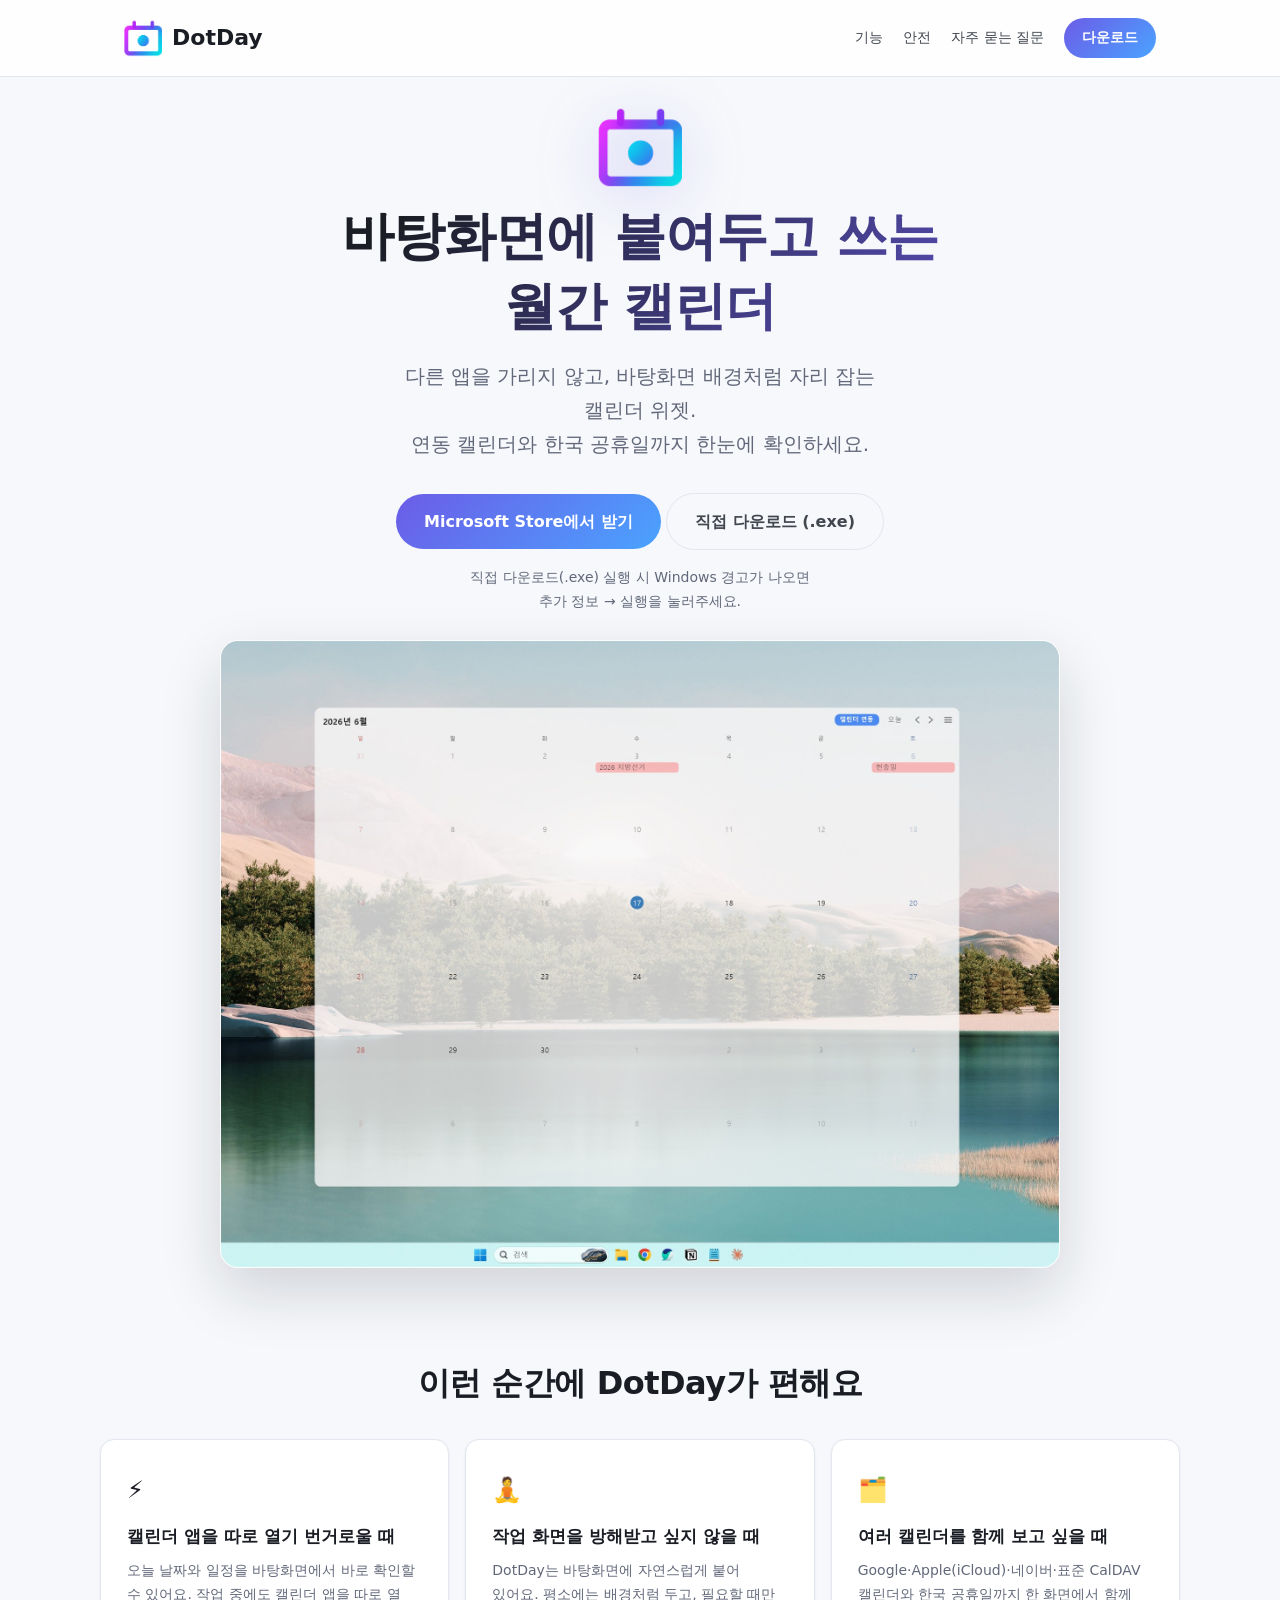
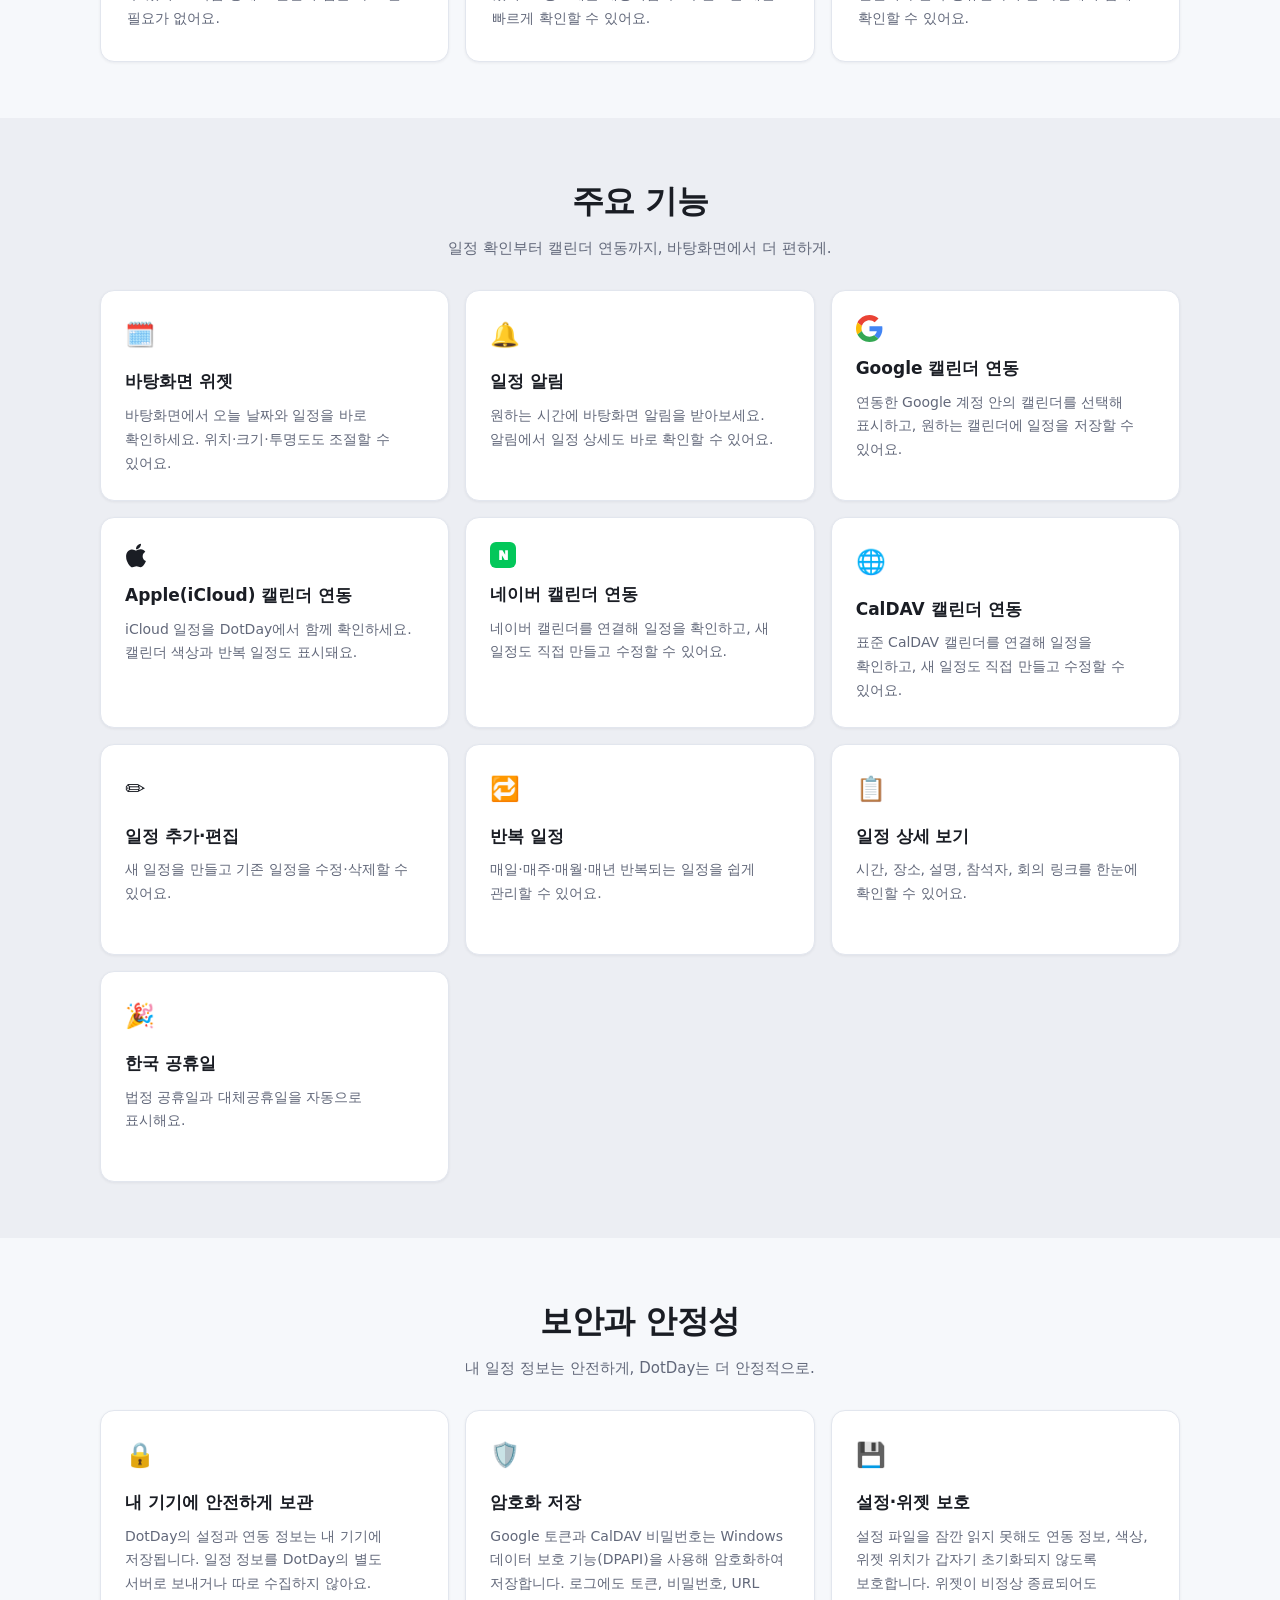
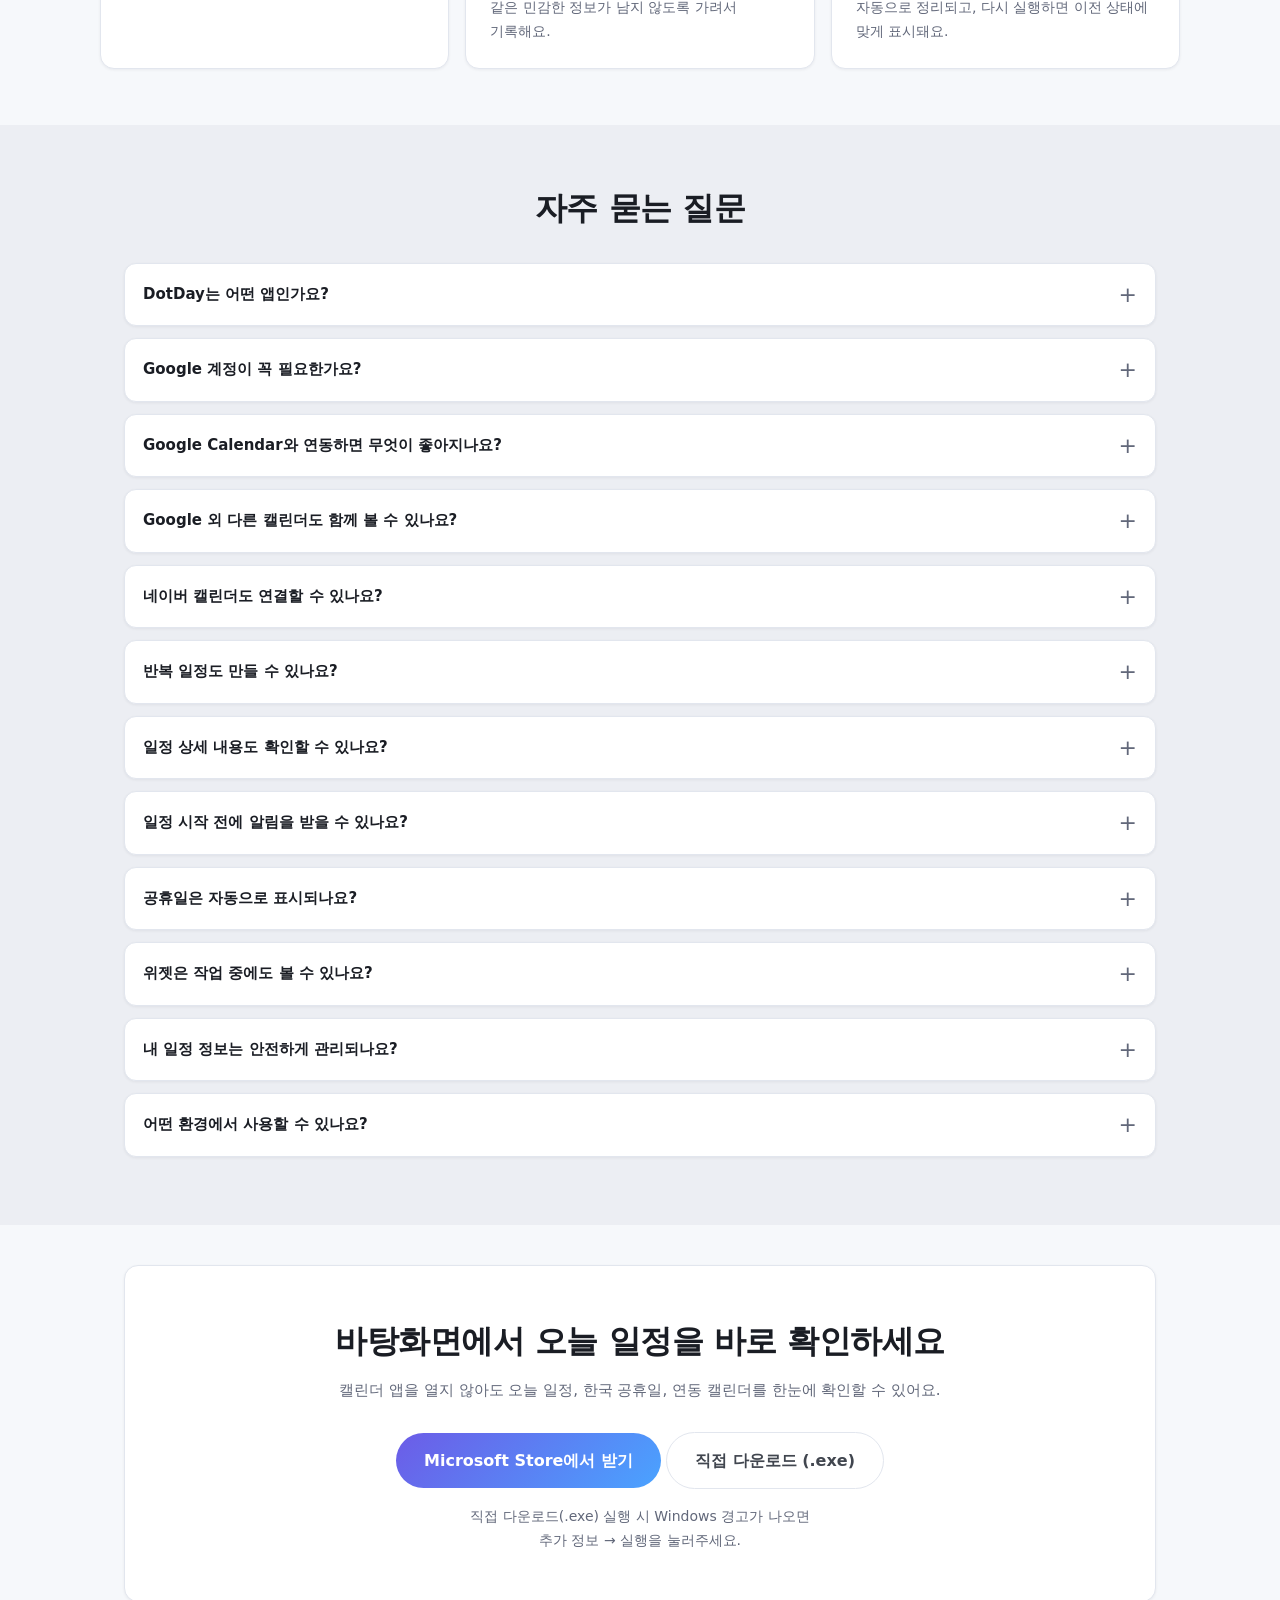
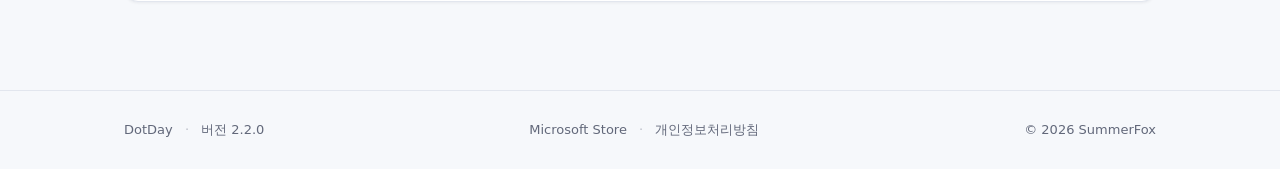
==== commit 8a3c0d4b: "release: DotDay 2.2.0 - 버전 표기·다운로드 링크·appcast 갱신 Co-Authored-By: Claude Fable 5 <noreply@anthropic.c" ====
--- a/index.html
+++ b/index.html
@@ -42,7 +42,7 @@
       <a class="btn" href="https://apps.microsoft.com/detail/9MWXX5BVG5JW?hl=ko-kr&amp;gl=KR" target="_blank" rel="noopener">
         Microsoft Store에서 받기
       </a>
-      <a class="btn btn-secondary" href="https://github.com/leopark8808/dotday-releases/releases/latest/download/DotDay-Setup-2.1.0.0.exe">직접 다운로드 (.exe)</a>
+      <a class="btn btn-secondary" href="https://github.com/leopark8808/dotday-releases/releases/latest/download/DotDay-Setup-2.2.0.0.exe">직접 다운로드 (.exe)</a>
       <p class="cta-note">직접 다운로드(.exe) 실행 시 Windows 경고가 나오면<br />추가 정보 → 실행을 눌러주세요.</p>
     </section>
 
@@ -203,7 +203,7 @@
         </details>
         <details>
           <summary>어떤 환경에서 사용할 수 있나요?</summary>
-          <p>Windows 10·11 데스크톱에서 사용할 수 있어요. Microsoft Store 또는 <a href="https://github.com/leopark8808/dotday-releases/releases/latest/download/DotDay-Setup-2.1.0.0.exe">직접 다운로드(.exe)</a>로 설치할 수 있어요.</p>
+          <p>Windows 10·11 데스크톱에서 사용할 수 있어요. Microsoft Store 또는 <a href="https://github.com/leopark8808/dotday-releases/releases/latest/download/DotDay-Setup-2.2.0.0.exe">직접 다운로드(.exe)</a>로 설치할 수 있어요.</p>
         </details>
       </div>
     </section>
@@ -213,7 +213,7 @@
         <h2 class="section-title">바탕화면에서 오늘 일정을 바로 확인하세요</h2>
         <p class="section-sub">캘린더 앱을 열지 않아도 오늘 일정, 한국 공휴일, 연동 캘린더를 한눈에 확인할 수 있어요.</p>
         <a class="btn" href="https://apps.microsoft.com/detail/9MWXX5BVG5JW?hl=ko-kr&amp;gl=KR" target="_blank" rel="noopener">Microsoft Store에서 받기</a>
-        <a class="btn btn-secondary" href="https://github.com/leopark8808/dotday-releases/releases/latest/download/DotDay-Setup-2.1.0.0.exe">직접 다운로드 (.exe)</a>
+        <a class="btn btn-secondary" href="https://github.com/leopark8808/dotday-releases/releases/latest/download/DotDay-Setup-2.2.0.0.exe">직접 다운로드 (.exe)</a>
         <p class="cta-note">직접 다운로드(.exe) 실행 시 Windows 경고가 나오면<br />추가 정보 → 실행을 눌러주세요.</p>
       </div>
     </section>
@@ -221,7 +221,7 @@
 
   <footer class="site-footer">
     <div class="wrap">
-      <div><a href="/">DotDay</a> <span class="dot">·</span> 버전 <span id="appVersion">2.1.0</span></div>
+      <div><a href="/">DotDay</a> <span class="dot">·</span> 버전 <span id="appVersion">2.2.0</span></div>
       <div>
         <a href="https://apps.microsoft.com/detail/9MWXX5BVG5JW?hl=ko-kr&amp;gl=KR" target="_blank" rel="noopener">Microsoft Store</a>
         <span class="dot">·</span>
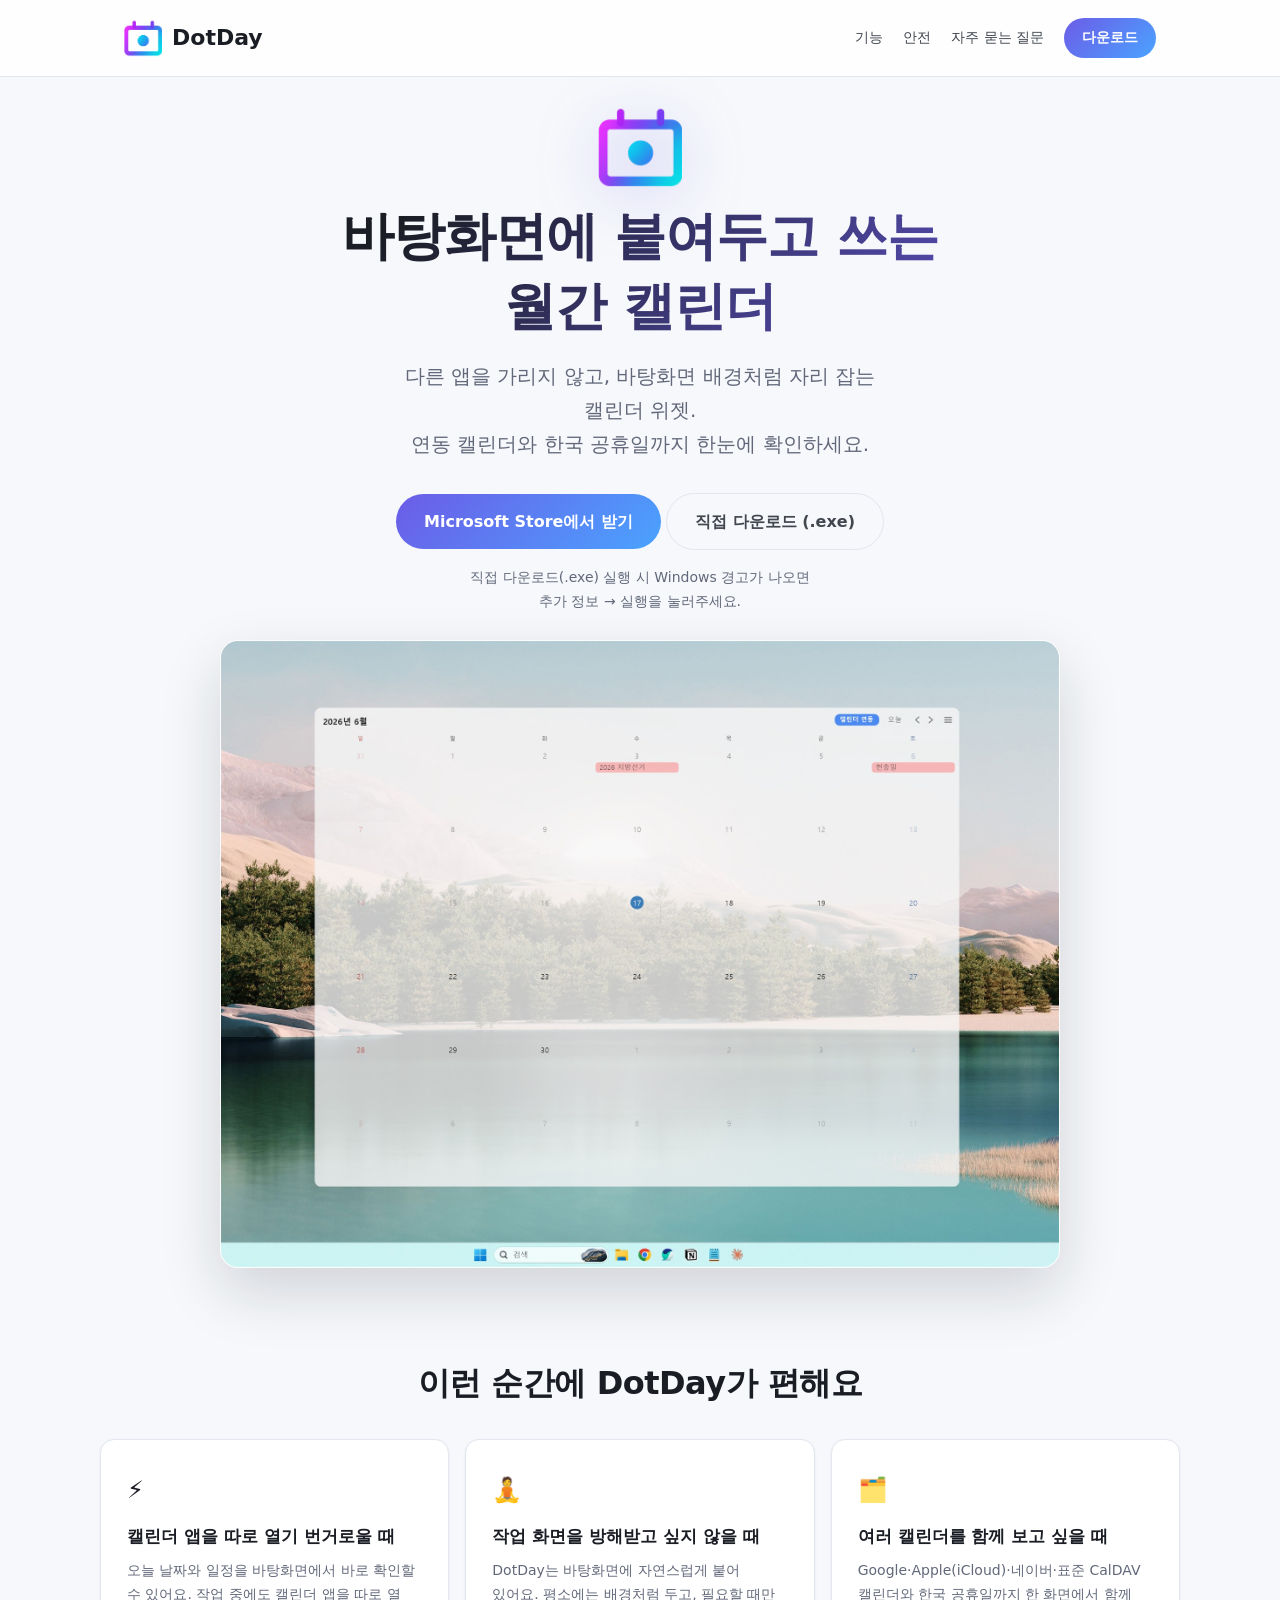
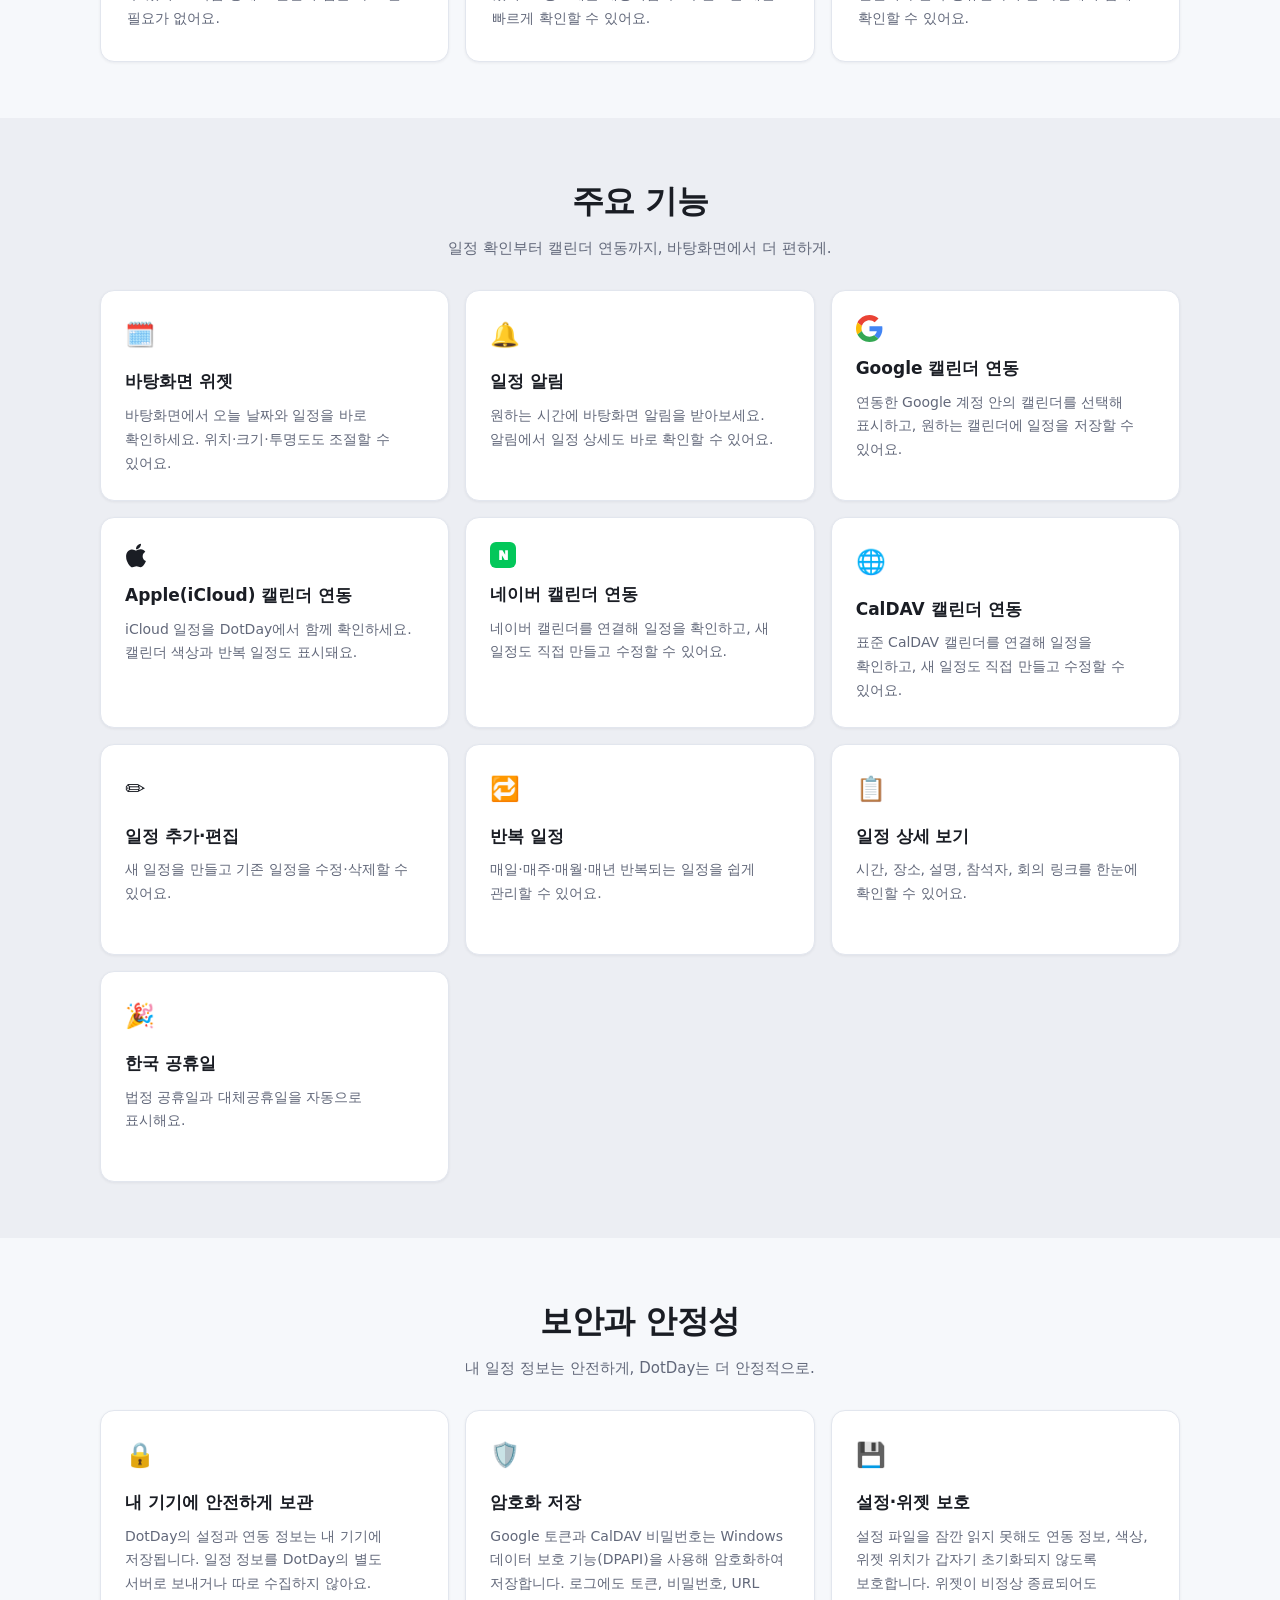
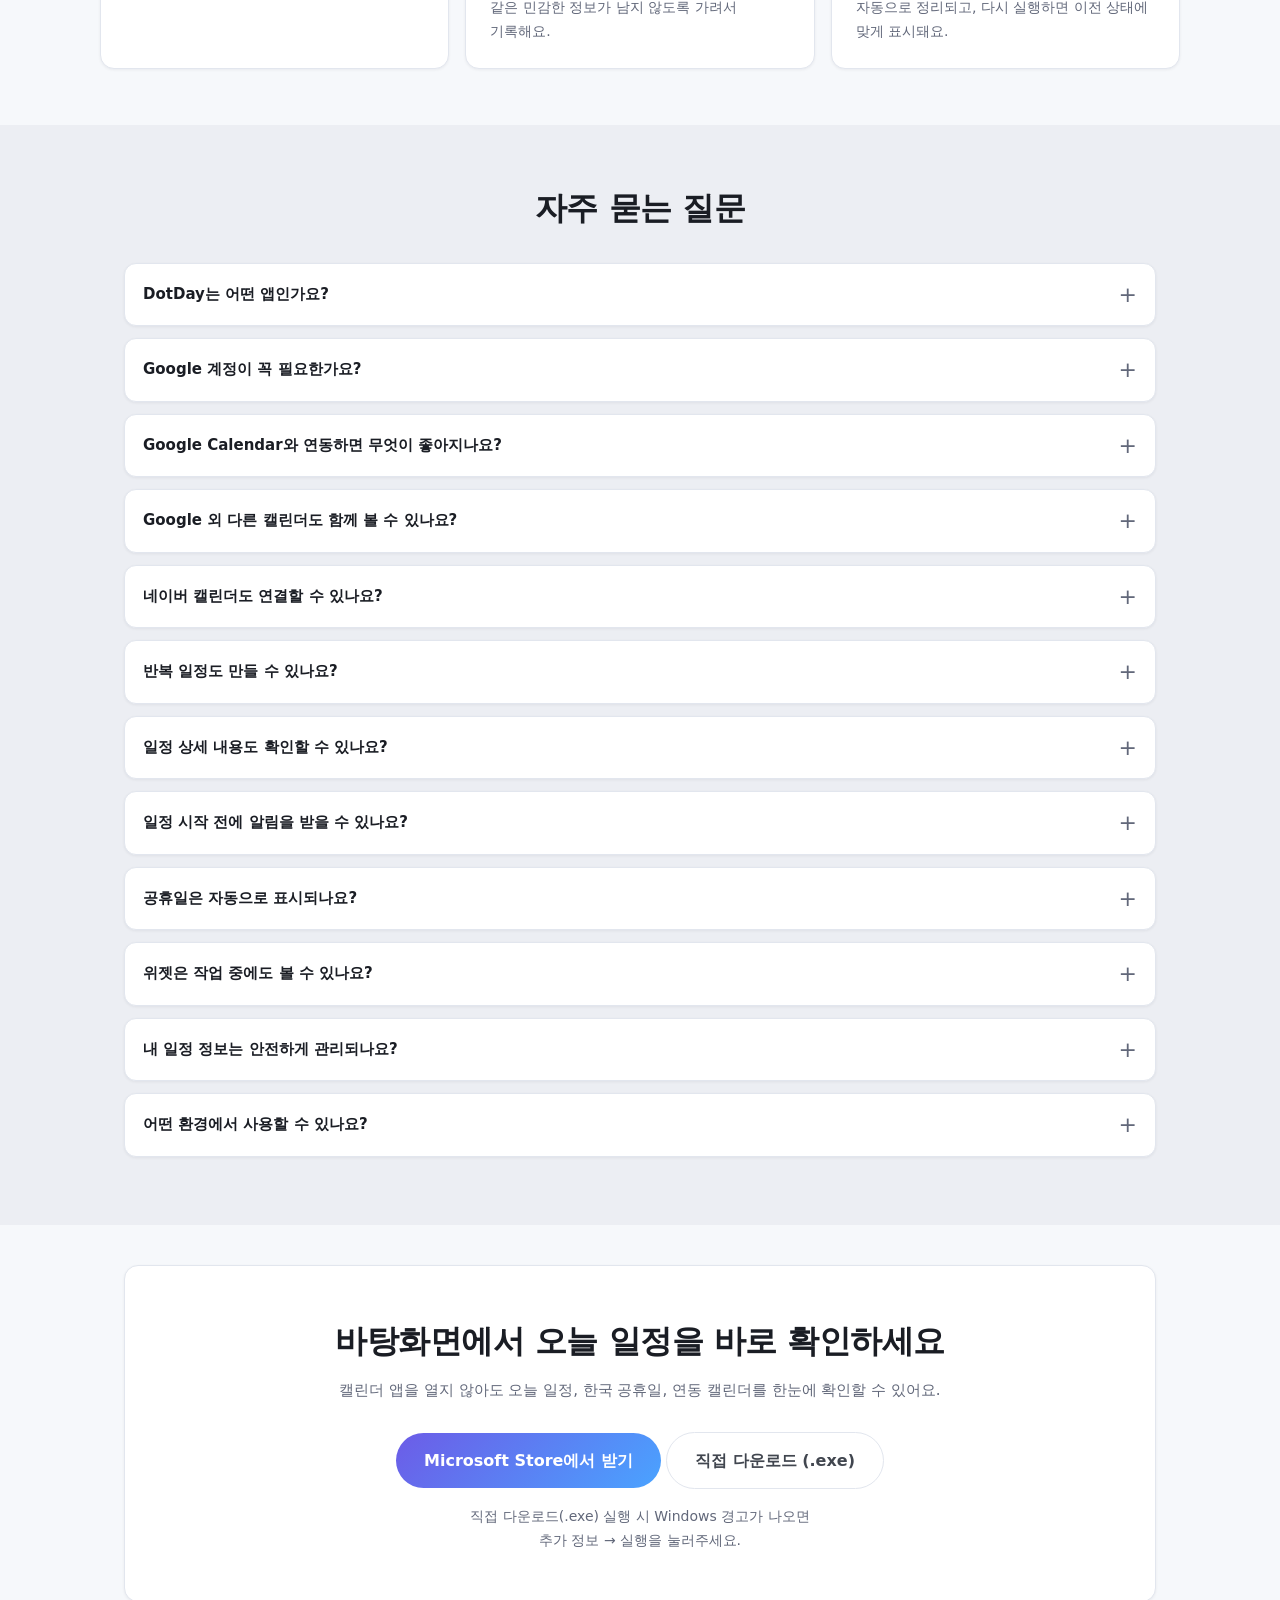
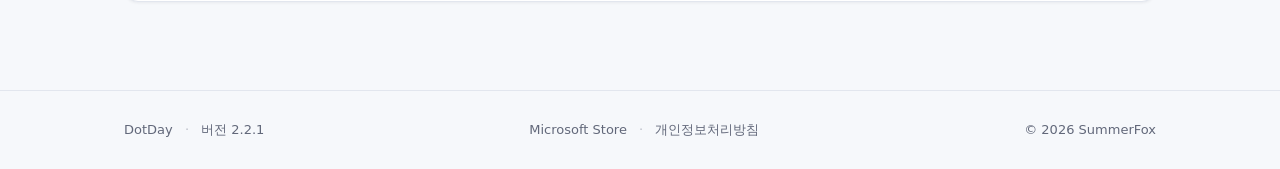
==== commit e3ce7f83: "2.2.1: 버전 표기·다운로드 링크·appcast 동기 - version.json 2.2.0 → 2.2.1 - index/privacy appVersion 폴백 2.2.1 - 직" ====
--- a/index.html
+++ b/index.html
@@ -19,7 +19,7 @@
   <meta property="og:image:alt" content="DotDay 바탕화면 캘린더 위젯" />
   <meta name="twitter:card" content="summary_large_image" />
   <meta name="twitter:image" content="https://dotday-website.pages.dev/assets/og_image.png" />
-  <link rel="stylesheet" href="styles.css?v=6" />
+  <link rel="stylesheet" href="styles.css?v=7" />
 </head>
 <body>
   <header class="site-header">
@@ -42,8 +42,9 @@
       <a class="btn" href="https://apps.microsoft.com/detail/9MWXX5BVG5JW?hl=ko-kr&amp;gl=KR" target="_blank" rel="noopener">
         Microsoft Store에서 받기
       </a>
-      <a class="btn btn-secondary" href="https://github.com/leopark8808/dotday-releases/releases/latest/download/DotDay-Setup-2.2.0.0.exe">직접 다운로드 (.exe)</a>
-      <p class="cta-note">직접 다운로드(.exe) 실행 시 Windows 경고가 나오면<br />추가 정보 → 실행을 눌러주세요.</p>
+      <a class="btn btn-secondary pc-only" href="https://github.com/leopark8808/dotday-releases/releases/latest/download/DotDay-Setup-2.2.1.0.exe">직접 다운로드 (.exe)</a>
+      <p class="cta-note pc-only">직접 다운로드(.exe) 실행 시 Windows 경고가 나오면<br />추가 정보 → 실행을 눌러주세요.</p>
+      <p class="cta-note mobile-only">DotDay는 PC 전용 앱입니다.<br />PC(Windows)에서 접속하면 설치할 수 있습니다.</p>
     </section>
 
     <section class="shot wrap">
@@ -203,7 +204,7 @@
         </details>
         <details>
           <summary>어떤 환경에서 사용할 수 있나요?</summary>
-          <p>Windows 10·11 데스크톱에서 사용할 수 있어요. Microsoft Store 또는 <a href="https://github.com/leopark8808/dotday-releases/releases/latest/download/DotDay-Setup-2.2.0.0.exe">직접 다운로드(.exe)</a>로 설치할 수 있어요.</p>
+          <p>Windows 10·11 데스크톱에서 사용할 수 있어요. Microsoft Store 또는 <a href="https://github.com/leopark8808/dotday-releases/releases/latest/download/DotDay-Setup-2.2.1.0.exe">직접 다운로드(.exe)</a>로 설치할 수 있어요.</p>
         </details>
       </div>
     </section>
@@ -213,15 +214,16 @@
         <h2 class="section-title">바탕화면에서 오늘 일정을 바로 확인하세요</h2>
         <p class="section-sub">캘린더 앱을 열지 않아도 오늘 일정, 한국 공휴일, 연동 캘린더를 한눈에 확인할 수 있어요.</p>
         <a class="btn" href="https://apps.microsoft.com/detail/9MWXX5BVG5JW?hl=ko-kr&amp;gl=KR" target="_blank" rel="noopener">Microsoft Store에서 받기</a>
-        <a class="btn btn-secondary" href="https://github.com/leopark8808/dotday-releases/releases/latest/download/DotDay-Setup-2.2.0.0.exe">직접 다운로드 (.exe)</a>
-        <p class="cta-note">직접 다운로드(.exe) 실행 시 Windows 경고가 나오면<br />추가 정보 → 실행을 눌러주세요.</p>
+        <a class="btn btn-secondary pc-only" href="https://github.com/leopark8808/dotday-releases/releases/latest/download/DotDay-Setup-2.2.1.0.exe">직접 다운로드 (.exe)</a>
+        <p class="cta-note pc-only">직접 다운로드(.exe) 실행 시 Windows 경고가 나오면<br />추가 정보 → 실행을 눌러주세요.</p>
+        <p class="cta-note mobile-only">DotDay는 PC 전용 앱입니다.<br />PC(Windows)에서 접속하면 설치할 수 있습니다.</p>
       </div>
     </section>
   </main>
 
   <footer class="site-footer">
     <div class="wrap">
-      <div><a href="/">DotDay</a> <span class="dot">·</span> 버전 <span id="appVersion">2.2.0</span></div>
+      <div><a href="/">DotDay</a> <span class="dot">·</span> 버전 <span id="appVersion">2.2.1</span></div>
       <div>
         <a href="https://apps.microsoft.com/detail/9MWXX5BVG5JW?hl=ko-kr&amp;gl=KR" target="_blank" rel="noopener">Microsoft Store</a>
         <span class="dot">·</span>
@@ -234,6 +236,13 @@
     fetch('/version.json').then(r=>r.json()).then(d=>{
       if(d&&d.version) document.querySelectorAll('#appVersion').forEach(el=>el.textContent=d.version);
     }).catch(()=>{});
+    // 모바일에선 exe 직접 다운로드가 무의미 → 버튼·경고 안내 숨기고 PC 전용 안내 노출
+    // (최신 아이패드는 UA가 Mac으로 잡히므로 터치포인트로 구분)
+    (function(){
+      var ua = navigator.userAgent || '';
+      if (/Android|iPhone|iPad|iPod|Windows Phone/i.test(ua) || (/Mac/i.test(ua) && navigator.maxTouchPoints > 1))
+        document.documentElement.className += ' is-mobile';
+    })();
   </script>
 </body>
 </html>
--- a/styles.css
+++ b/styles.css
@@ -92,6 +92,22 @@
 }
 .btn-secondary:hover { border-color: var(--accent2); color: var(--accent2); box-shadow: 0 6px 20px rgba(74,163,255,.2); }
 .cta-note { font-size: 14px; color: var(--muted); margin-top: 16px; }
+
+/* 모바일: 설치 파일 다운로드 무의미 → exe 버튼·안내 숨기고 PC 전용 배지 노출 (JS UA 감지로 html.is-mobile 부여) */
+.mobile-only { display: none; }
+html.is-mobile .pc-only { display: none; }
+html.is-mobile .mobile-only {
+  display: block;
+  width: fit-content;
+  margin-left: auto;
+  margin-right: auto;
+  background: rgba(108, 92, 231, 0.16);
+  color: #a99df1;
+  border: 1px solid rgba(108, 92, 231, 0.35);
+  border-radius: 12px;
+  padding: 10px 18px;
+  font-weight: 600;
+}
 
 /* ── 제품 스크린샷 ── */
 .shot { padding-block: 8px 32px; }
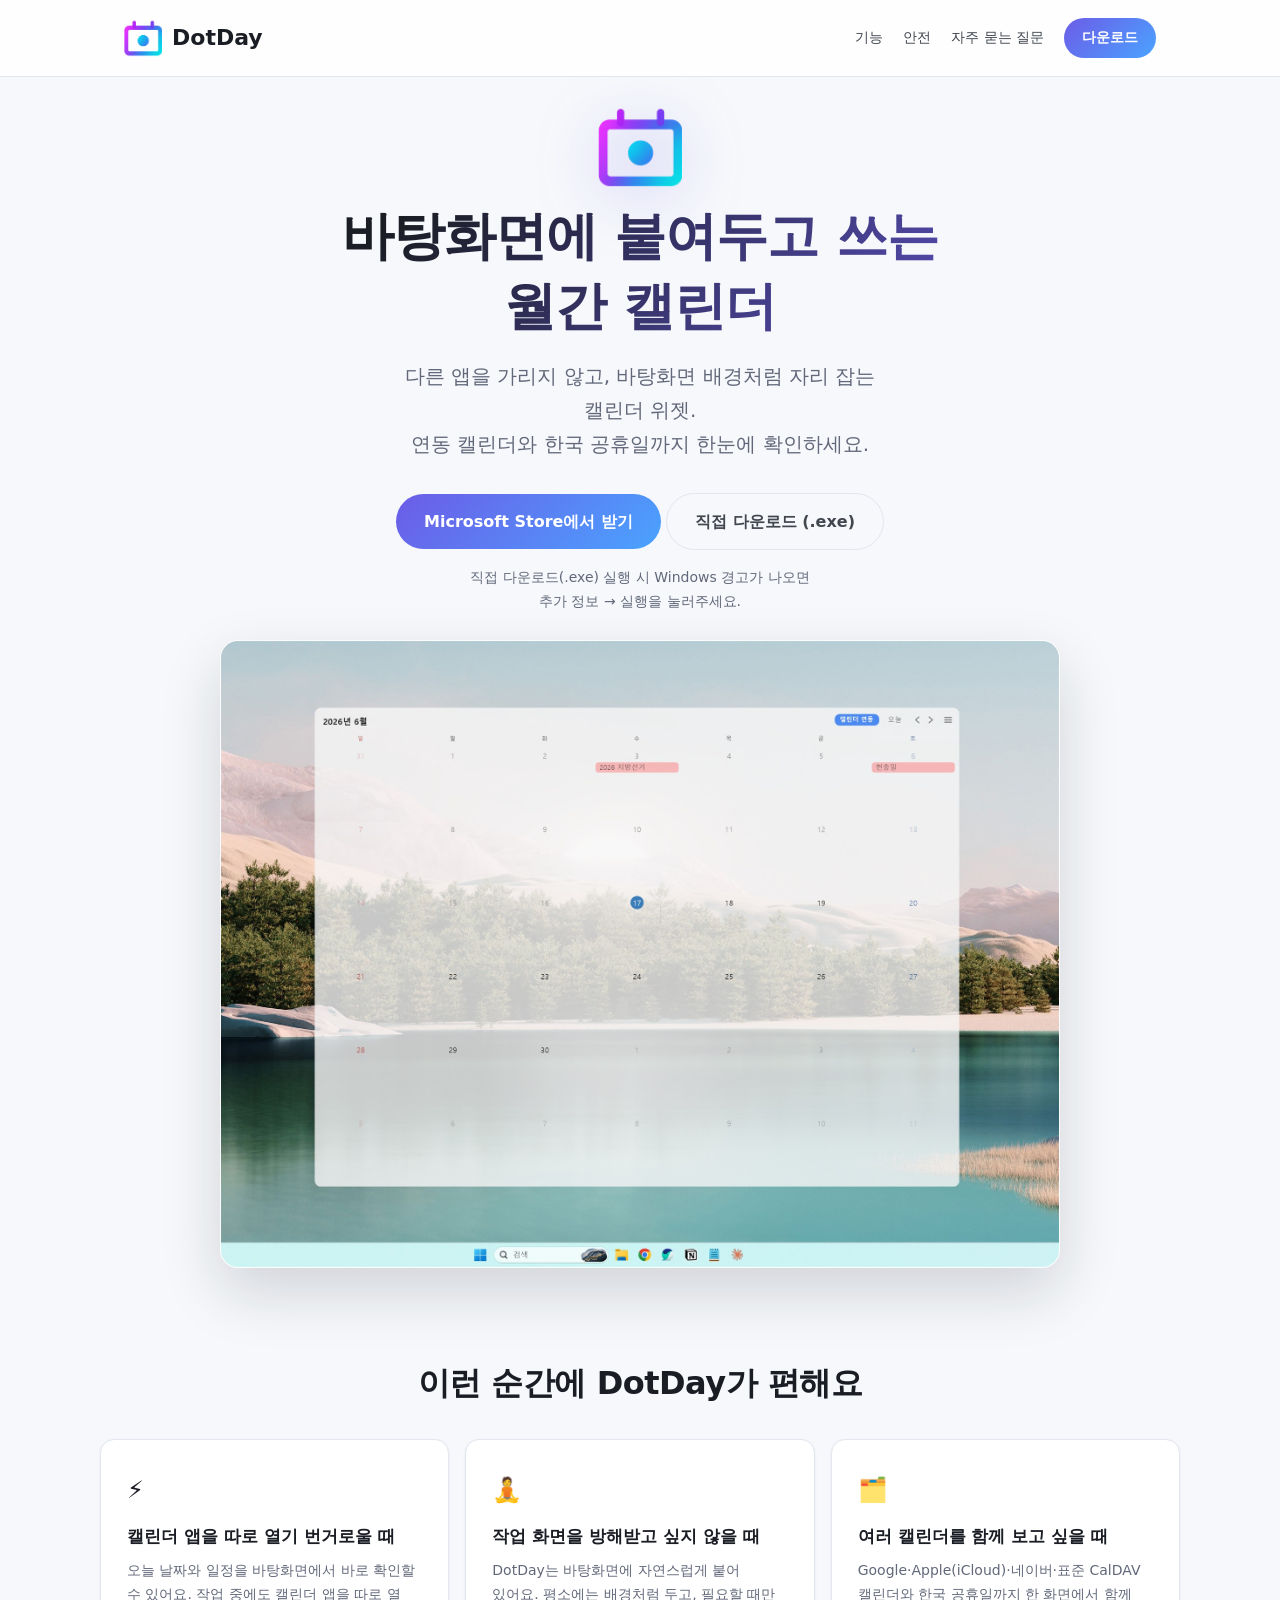
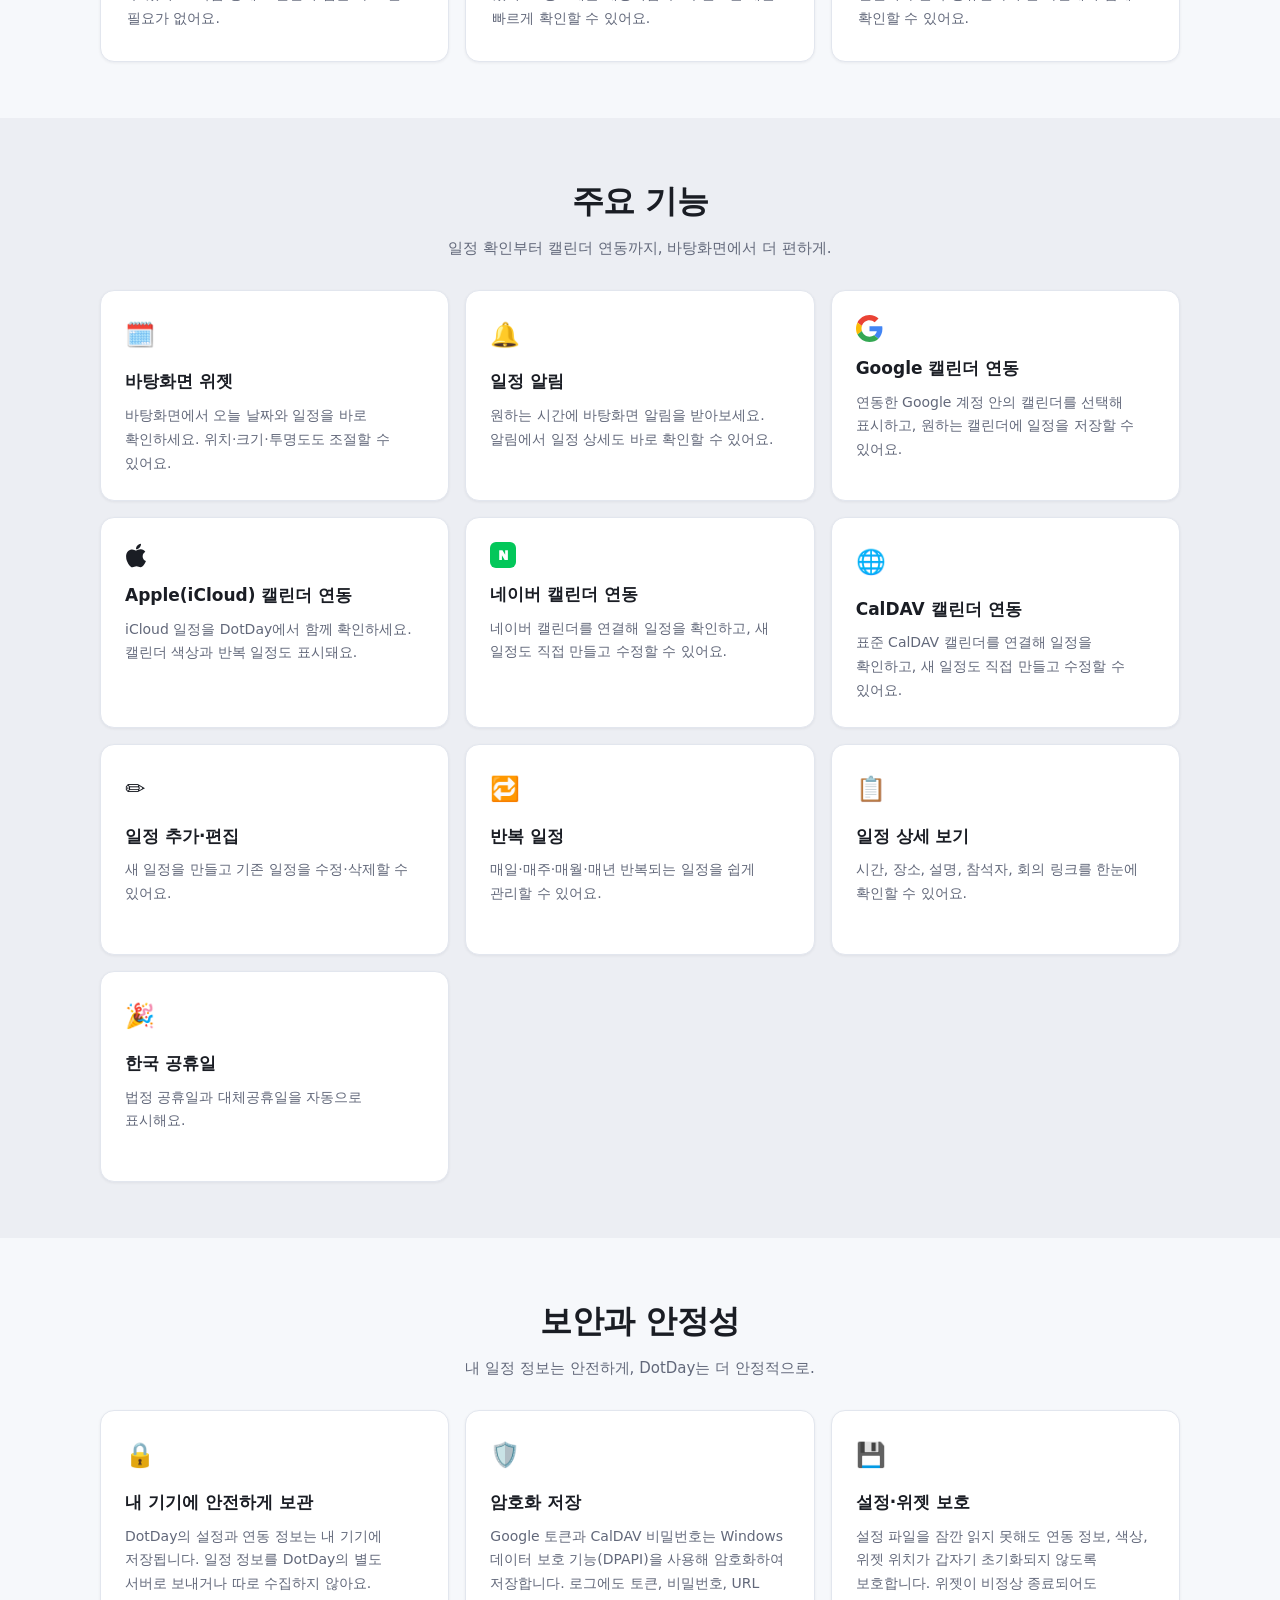
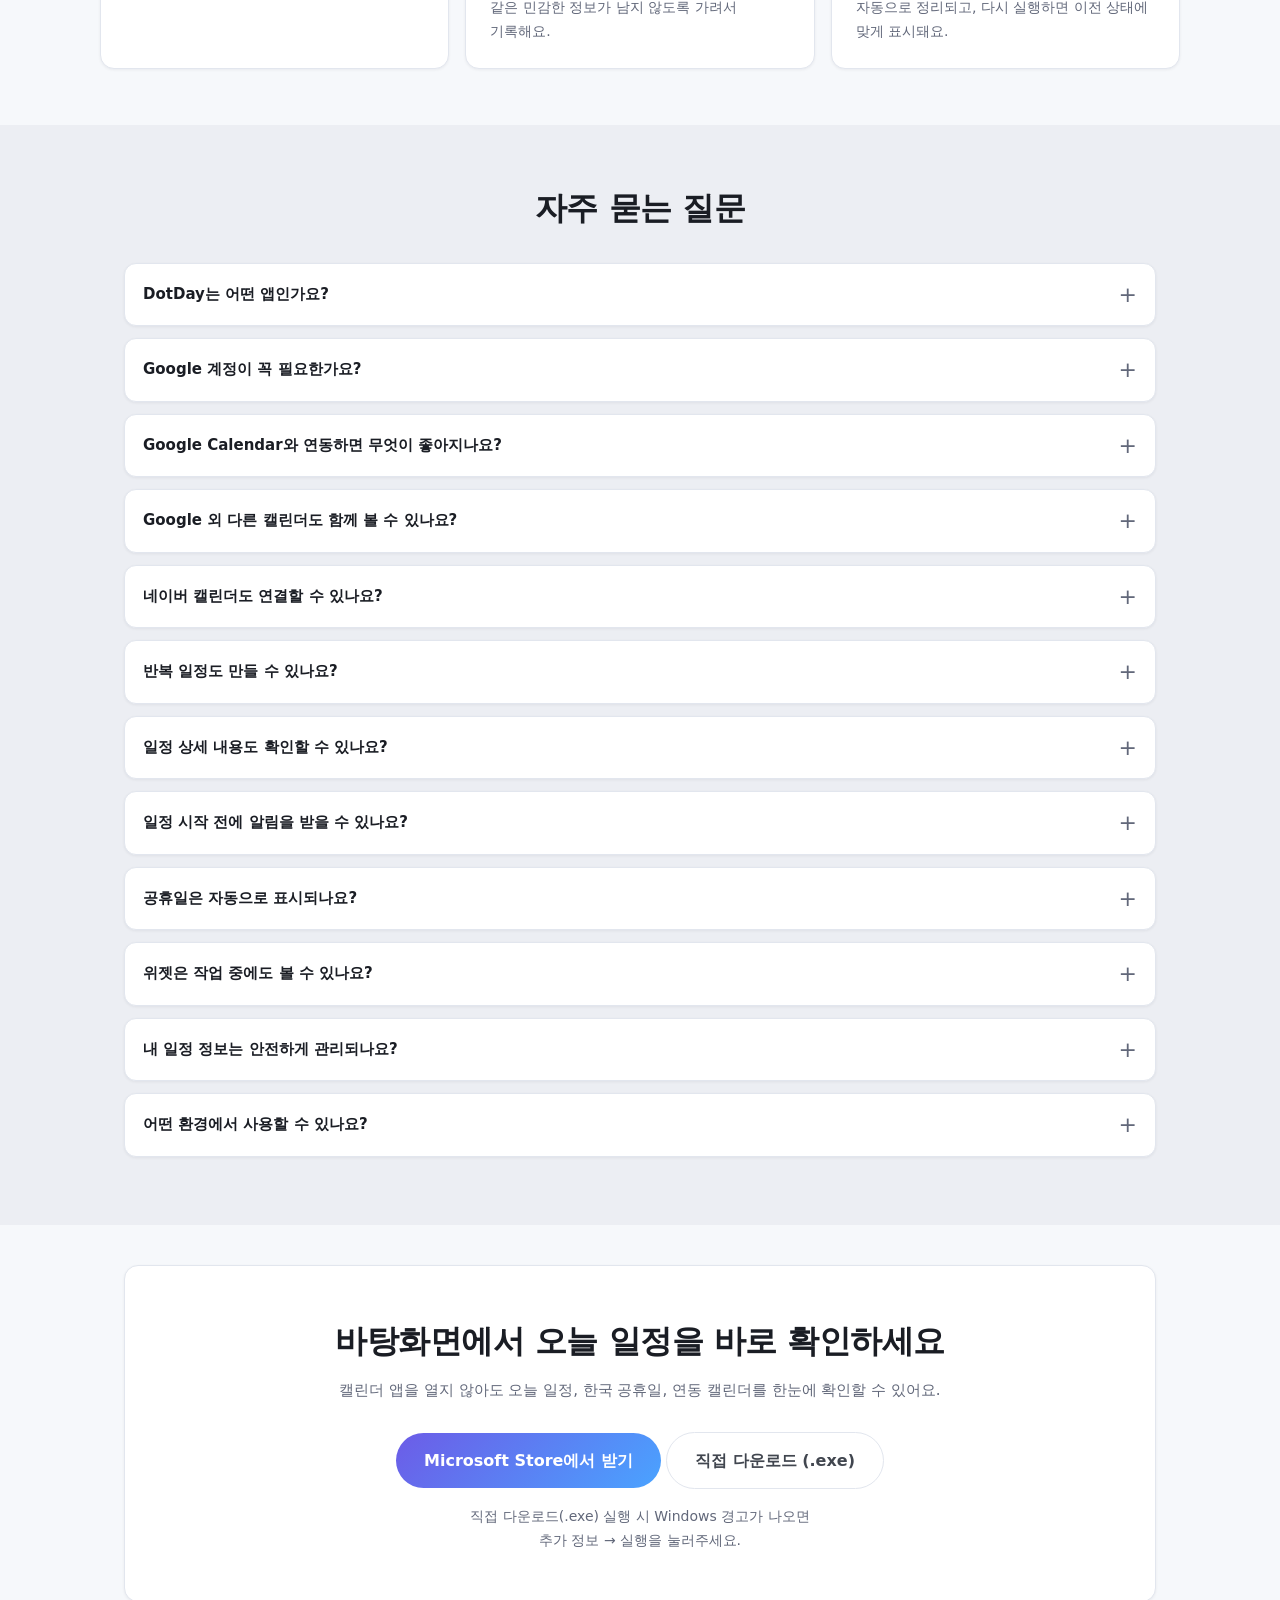
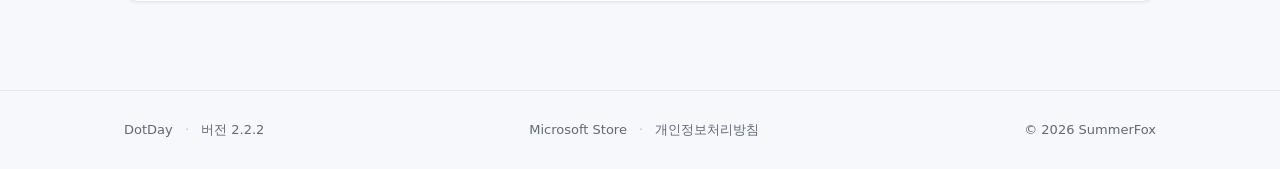
==== commit f21cb762: "2.2.2: 버전 표기·다운로드 링크·appcast 동기 README '출시 시 갱신처 6곳' 전부 반영: - version.json 2.2.1 → 2.2.2 (푸터 버전 표시 소" ====
--- a/index.html
+++ b/index.html
@@ -42,7 +42,7 @@
       <a class="btn" href="https://apps.microsoft.com/detail/9MWXX5BVG5JW?hl=ko-kr&amp;gl=KR" target="_blank" rel="noopener">
         Microsoft Store에서 받기
       </a>
-      <a class="btn btn-secondary pc-only" href="https://github.com/leopark8808/dotday-releases/releases/latest/download/DotDay-Setup-2.2.1.0.exe">직접 다운로드 (.exe)</a>
+      <a class="btn btn-secondary pc-only" href="https://github.com/leopark8808/dotday-releases/releases/latest/download/DotDay-Setup-2.2.2.0.exe">직접 다운로드 (.exe)</a>
       <p class="cta-note pc-only">직접 다운로드(.exe) 실행 시 Windows 경고가 나오면<br />추가 정보 → 실행을 눌러주세요.</p>
       <p class="cta-note mobile-only">DotDay는 PC 전용 앱입니다.<br />PC(Windows)에서 접속하면 설치할 수 있습니다.</p>
     </section>
@@ -204,7 +204,7 @@
         </details>
         <details>
           <summary>어떤 환경에서 사용할 수 있나요?</summary>
-          <p>Windows 10·11 데스크톱에서 사용할 수 있어요. Microsoft Store 또는 <a href="https://github.com/leopark8808/dotday-releases/releases/latest/download/DotDay-Setup-2.2.1.0.exe">직접 다운로드(.exe)</a>로 설치할 수 있어요.</p>
+          <p>Windows 10·11 데스크톱에서 사용할 수 있어요. Microsoft Store 또는 <a href="https://github.com/leopark8808/dotday-releases/releases/latest/download/DotDay-Setup-2.2.2.0.exe">직접 다운로드(.exe)</a>로 설치할 수 있어요.</p>
         </details>
       </div>
     </section>
@@ -214,7 +214,7 @@
         <h2 class="section-title">바탕화면에서 오늘 일정을 바로 확인하세요</h2>
         <p class="section-sub">캘린더 앱을 열지 않아도 오늘 일정, 한국 공휴일, 연동 캘린더를 한눈에 확인할 수 있어요.</p>
         <a class="btn" href="https://apps.microsoft.com/detail/9MWXX5BVG5JW?hl=ko-kr&amp;gl=KR" target="_blank" rel="noopener">Microsoft Store에서 받기</a>
-        <a class="btn btn-secondary pc-only" href="https://github.com/leopark8808/dotday-releases/releases/latest/download/DotDay-Setup-2.2.1.0.exe">직접 다운로드 (.exe)</a>
+        <a class="btn btn-secondary pc-only" href="https://github.com/leopark8808/dotday-releases/releases/latest/download/DotDay-Setup-2.2.2.0.exe">직접 다운로드 (.exe)</a>
         <p class="cta-note pc-only">직접 다운로드(.exe) 실행 시 Windows 경고가 나오면<br />추가 정보 → 실행을 눌러주세요.</p>
         <p class="cta-note mobile-only">DotDay는 PC 전용 앱입니다.<br />PC(Windows)에서 접속하면 설치할 수 있습니다.</p>
       </div>
@@ -223,7 +223,7 @@
 
   <footer class="site-footer">
     <div class="wrap">
-      <div><a href="/">DotDay</a> <span class="dot">·</span> 버전 <span id="appVersion">2.2.1</span></div>
+      <div><a href="/">DotDay</a> <span class="dot">·</span> 버전 <span id="appVersion">2.2.2</span></div>
       <div>
         <a href="https://apps.microsoft.com/detail/9MWXX5BVG5JW?hl=ko-kr&amp;gl=KR" target="_blank" rel="noopener">Microsoft Store</a>
         <span class="dot">·</span>
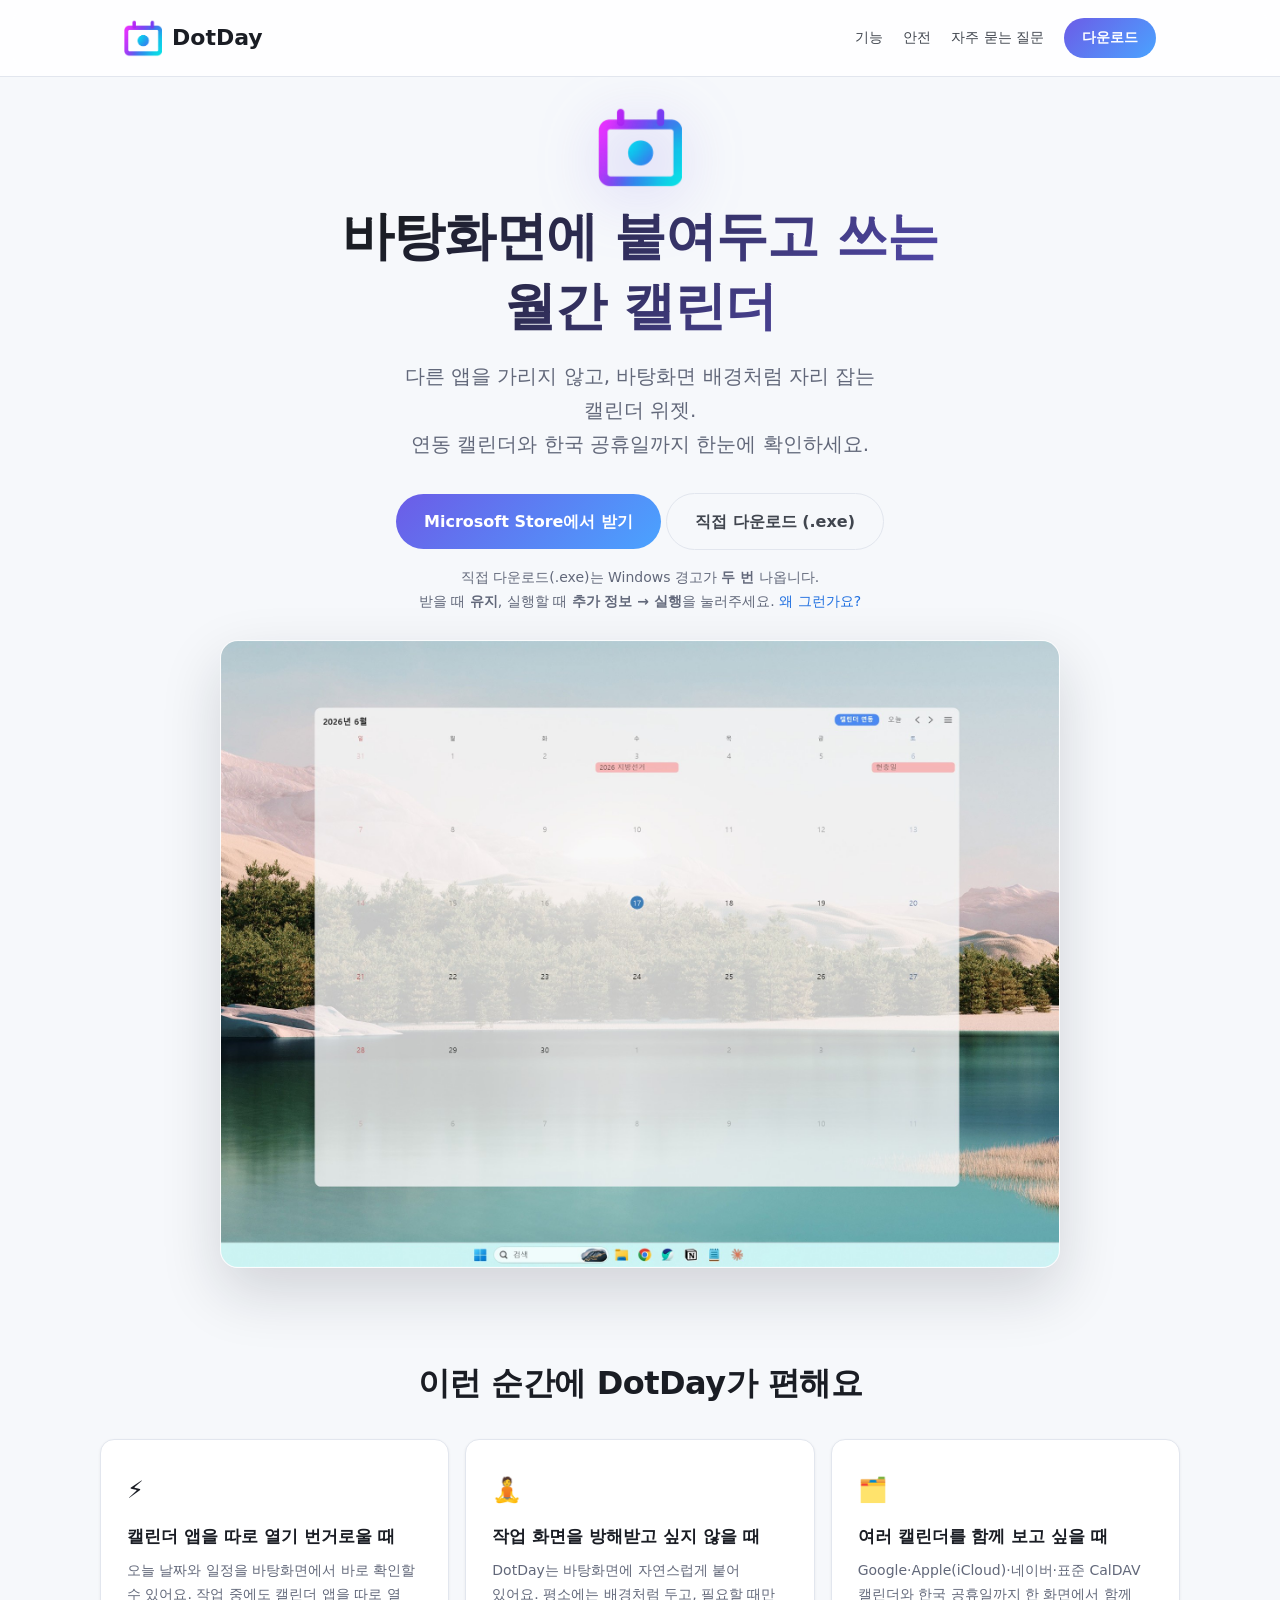
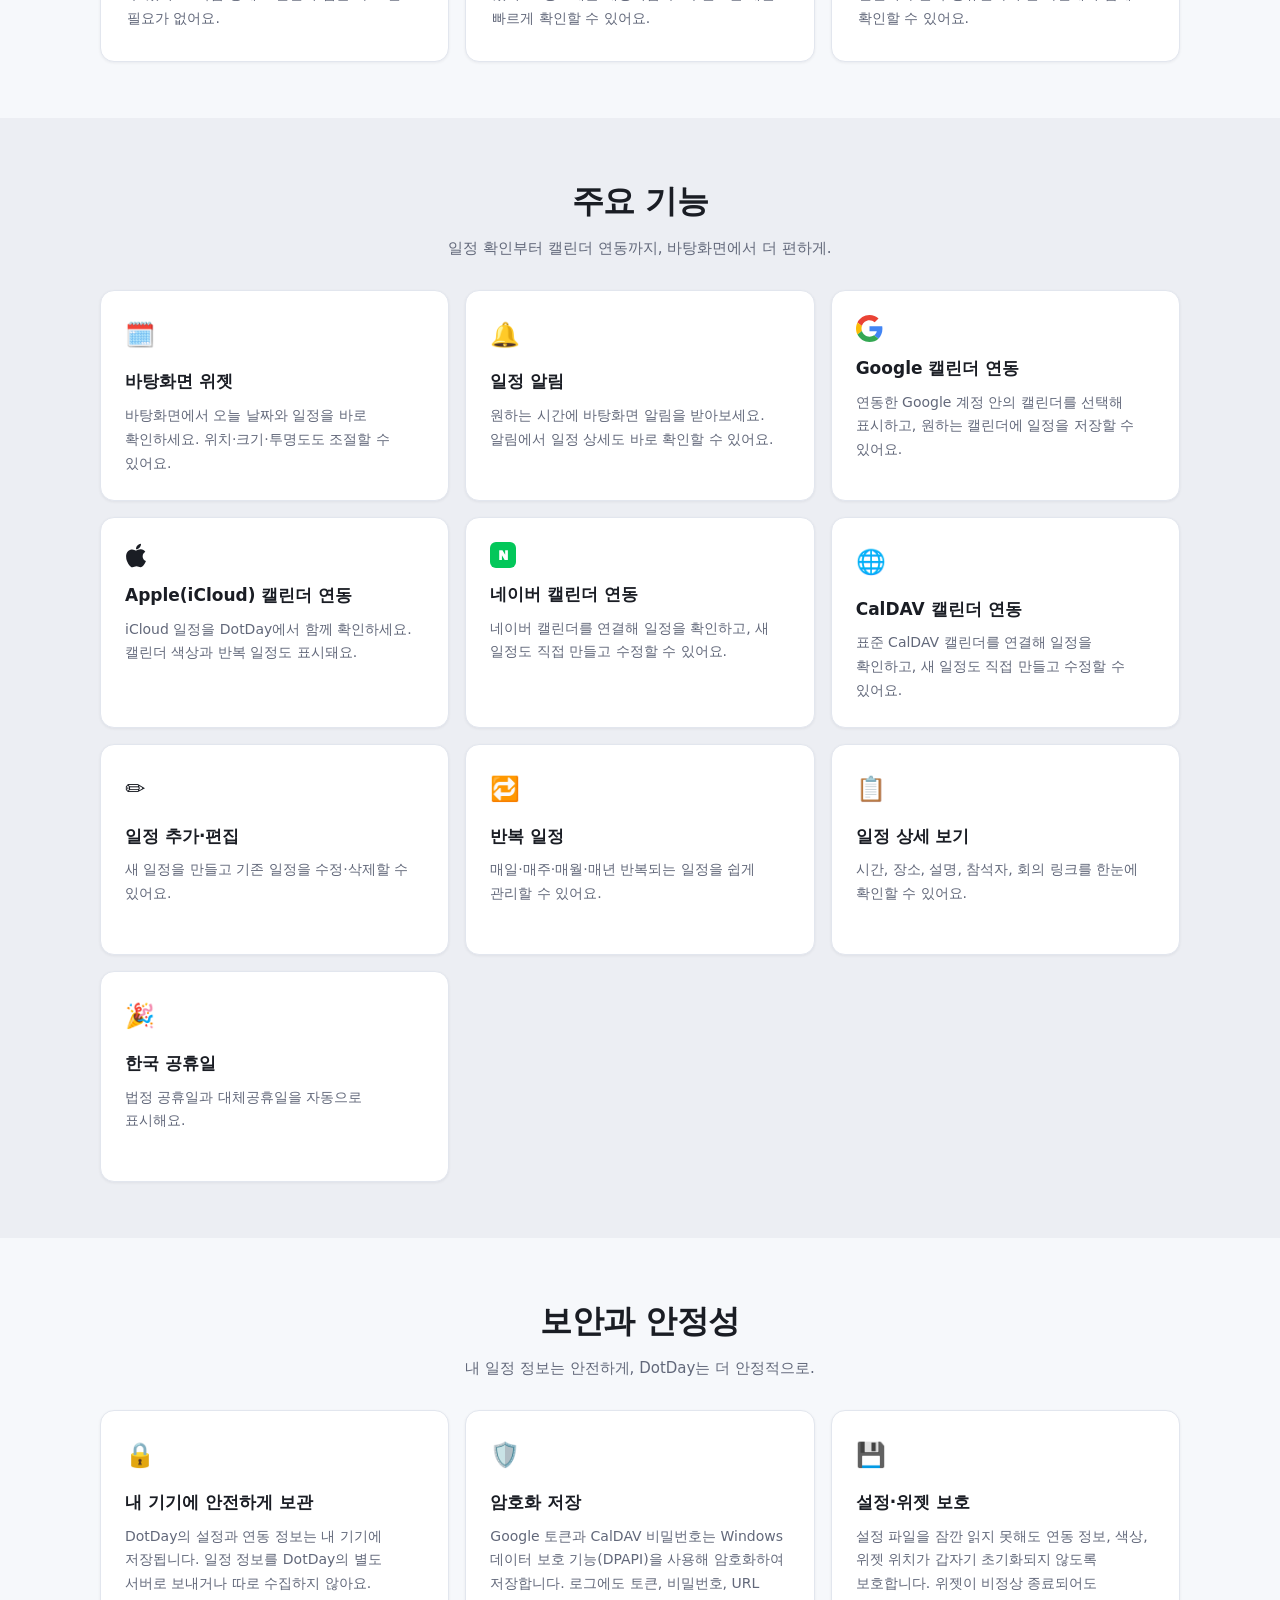
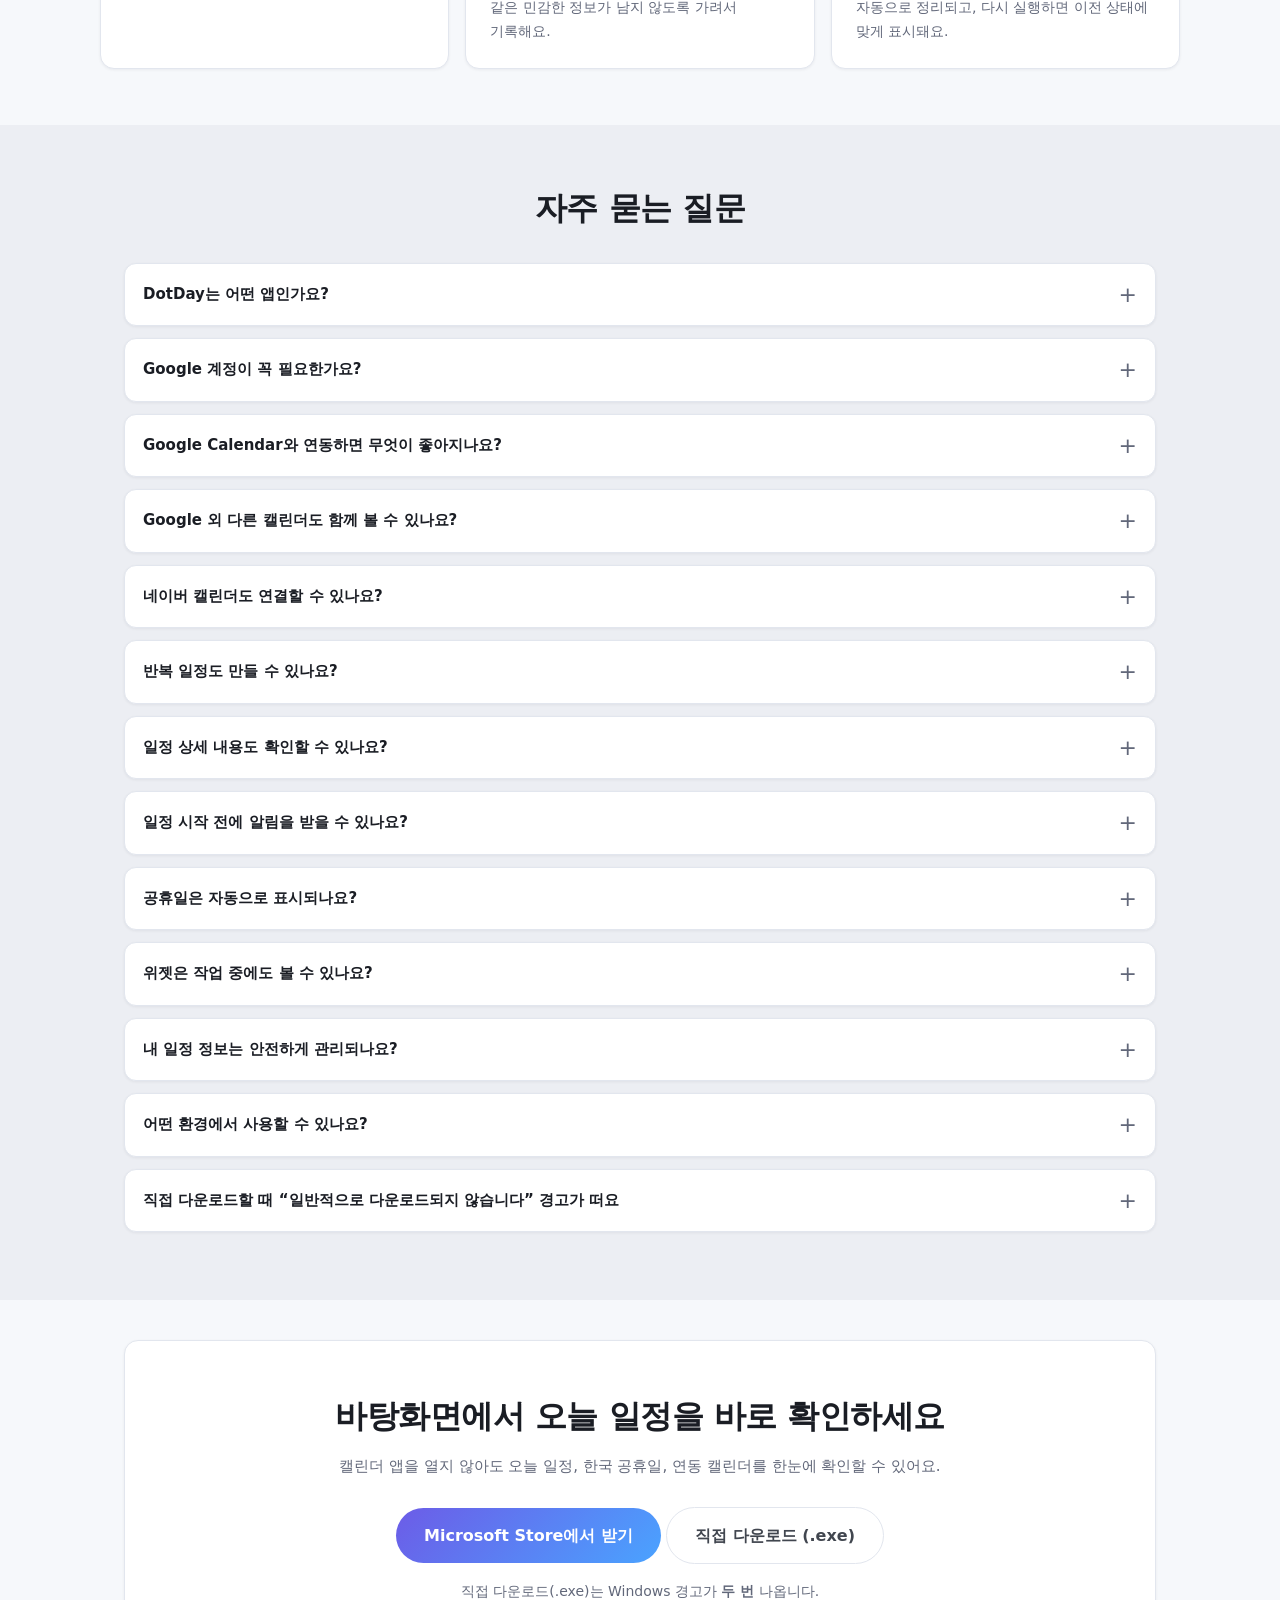
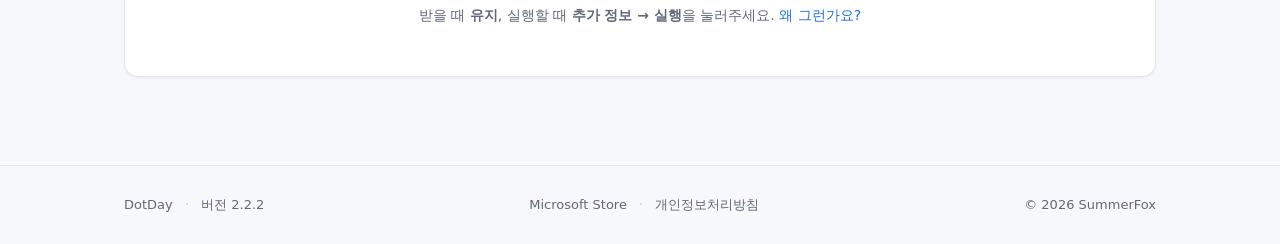
==== commit 9c7c62fd: "직접 다운로드 경고 안내 보강 - 다운로드 단계 추가 + FAQ 항목 신설 기존 안내는 "실행 시 경고가 나오면 추가 정보 → 실행"만 적어, 그 앞 단계인 브라우저 다운로드 경고" ====
--- a/index.html
+++ b/index.html
@@ -43,7 +43,7 @@
         Microsoft Store에서 받기
       </a>
       <a class="btn btn-secondary pc-only" href="https://github.com/leopark8808/dotday-releases/releases/latest/download/DotDay-Setup-2.2.2.0.exe">직접 다운로드 (.exe)</a>
-      <p class="cta-note pc-only">직접 다운로드(.exe) 실행 시 Windows 경고가 나오면<br />추가 정보 → 실행을 눌러주세요.</p>
+      <p class="cta-note pc-only">직접 다운로드(.exe)는 Windows 경고가 <b>두 번</b> 나옵니다.<br />받을 때 <b>유지</b>, 실행할 때 <b>추가 정보 → 실행</b>을 눌러주세요. <a href="/#faq-warning">왜 그런가요?</a></p>
       <p class="cta-note mobile-only">DotDay는 PC 전용 앱입니다.<br />PC(Windows)에서 접속하면 설치할 수 있습니다.</p>
     </section>
 
@@ -205,6 +205,14 @@
         <details>
           <summary>어떤 환경에서 사용할 수 있나요?</summary>
           <p>Windows 10·11 데스크톱에서 사용할 수 있어요. Microsoft Store 또는 <a href="https://github.com/leopark8808/dotday-releases/releases/latest/download/DotDay-Setup-2.2.2.0.exe">직접 다운로드(.exe)</a>로 설치할 수 있어요.</p>
+        </details>
+        <details id="faq-warning">
+          <summary>직접 다운로드할 때 “일반적으로 다운로드되지 않습니다” 경고가 떠요</summary>
+          <p>브라우저가 아직 널리 퍼지지 않은 설치 파일에 대해 보여주는 안내입니다. DotDay 설치 파일에 문제가 있다는 뜻은 아니에요. 내려받은 사람이 늘어나면 자연스럽게 사라집니다.</p>
+          <p>설치하려면 경고를 <b>두 번</b> 지나야 해요.</p>
+          <p><b>1단계 — 받을 때</b><br />브라우저 다운로드 목록에서 파일 옆 <b>···</b>(점 세 개) → <b>유지</b>를 누르세요. 확인이 한 번 더 나오면 <b>계속 유지</b>를 누르면 됩니다.</p>
+          <p><b>2단계 — 실행할 때</b><br />내려받은 파일을 실행하면 파란 창이 뜹니다. <b>추가 정보</b>를 누른 뒤 나타나는 <b>실행</b> 버튼을 누르세요.</p>
+          <p>이 과정 없이 바로 설치하고 싶다면 <a href="https://apps.microsoft.com/detail/9MWXX5BVG5JW?hl=ko-kr&amp;gl=KR" target="_blank" rel="noopener">Microsoft Store</a>에서 받으시면 됩니다. Store 버전은 Microsoft가 검수하고 서명해 배포하므로 경고가 나오지 않아요. 설치 후 자동으로 최신 버전이 유지되는 것도 같습니다.</p>
         </details>
       </div>
     </section>
@@ -215,7 +223,7 @@
         <p class="section-sub">캘린더 앱을 열지 않아도 오늘 일정, 한국 공휴일, 연동 캘린더를 한눈에 확인할 수 있어요.</p>
         <a class="btn" href="https://apps.microsoft.com/detail/9MWXX5BVG5JW?hl=ko-kr&amp;gl=KR" target="_blank" rel="noopener">Microsoft Store에서 받기</a>
         <a class="btn btn-secondary pc-only" href="https://github.com/leopark8808/dotday-releases/releases/latest/download/DotDay-Setup-2.2.2.0.exe">직접 다운로드 (.exe)</a>
-        <p class="cta-note pc-only">직접 다운로드(.exe) 실행 시 Windows 경고가 나오면<br />추가 정보 → 실행을 눌러주세요.</p>
+        <p class="cta-note pc-only">직접 다운로드(.exe)는 Windows 경고가 <b>두 번</b> 나옵니다.<br />받을 때 <b>유지</b>, 실행할 때 <b>추가 정보 → 실행</b>을 눌러주세요. <a href="/#faq-warning">왜 그런가요?</a></p>
         <p class="cta-note mobile-only">DotDay는 PC 전용 앱입니다.<br />PC(Windows)에서 접속하면 설치할 수 있습니다.</p>
       </div>
     </section>
